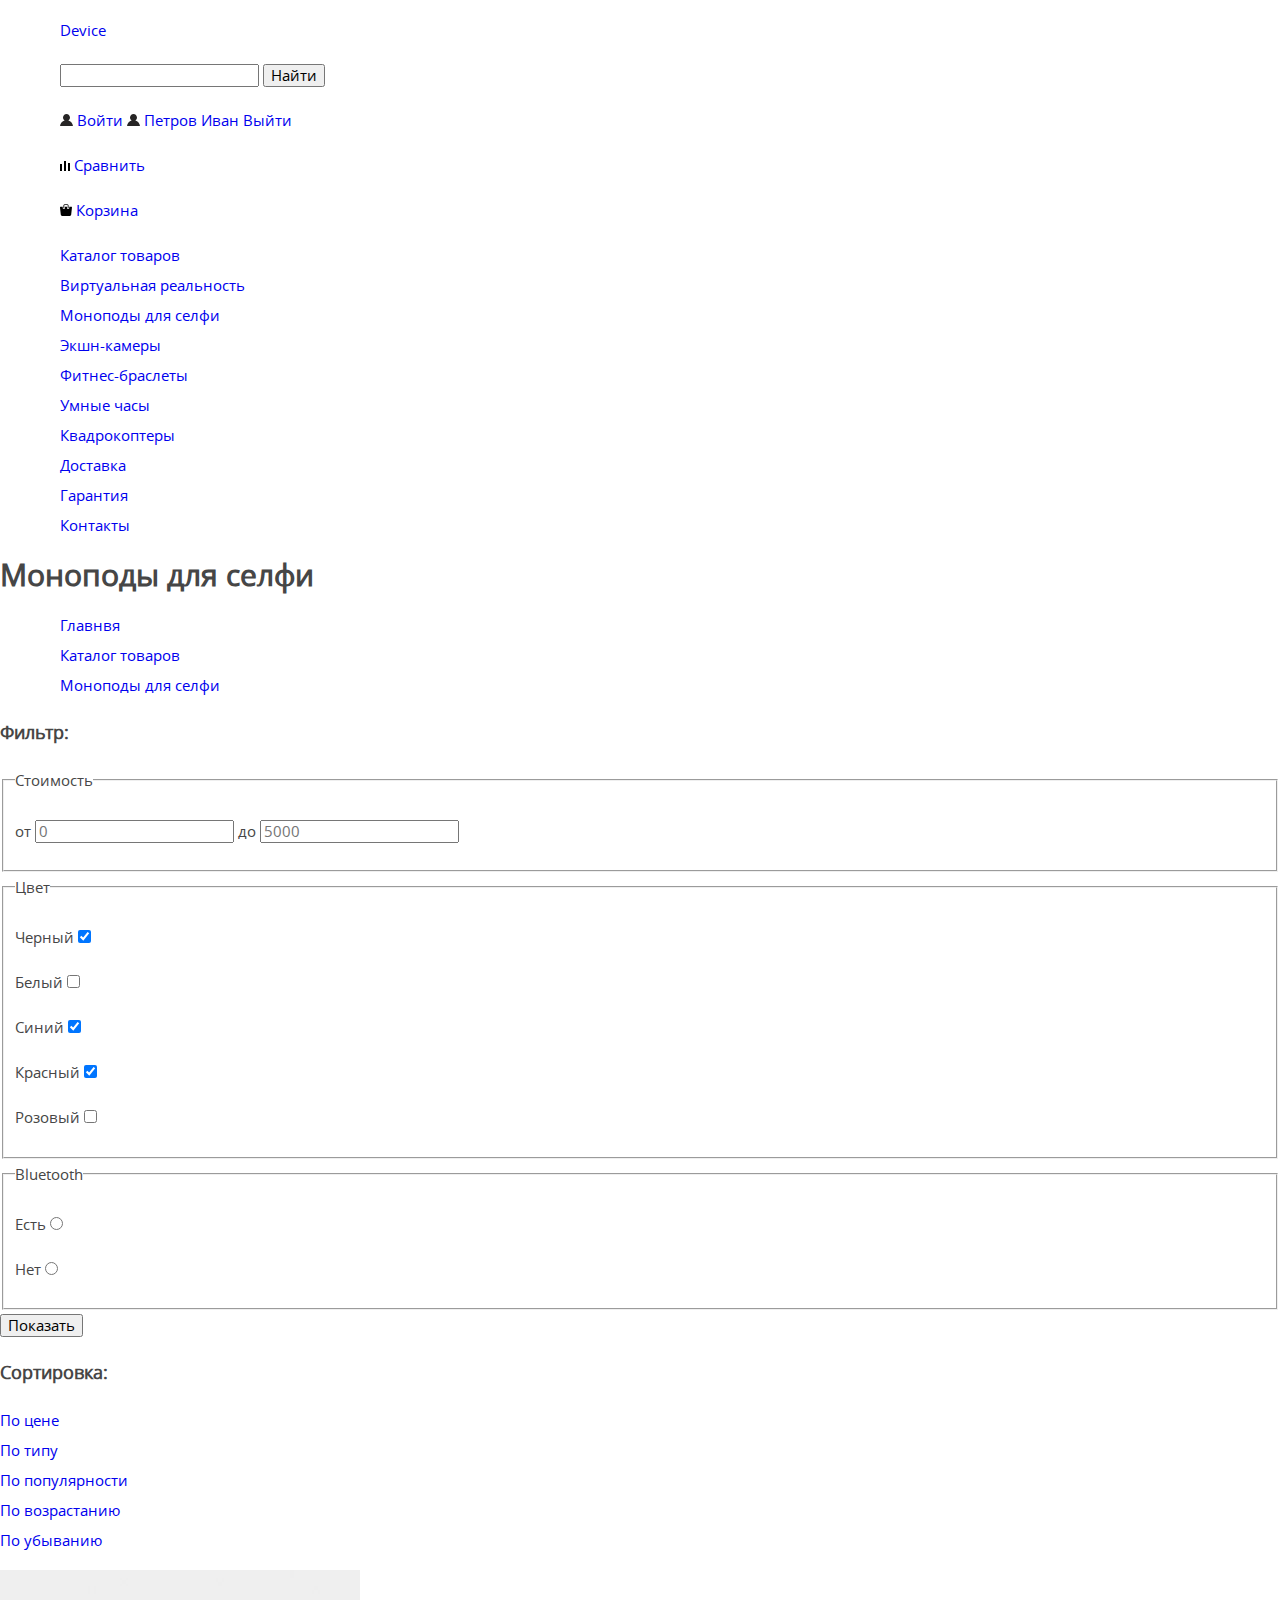
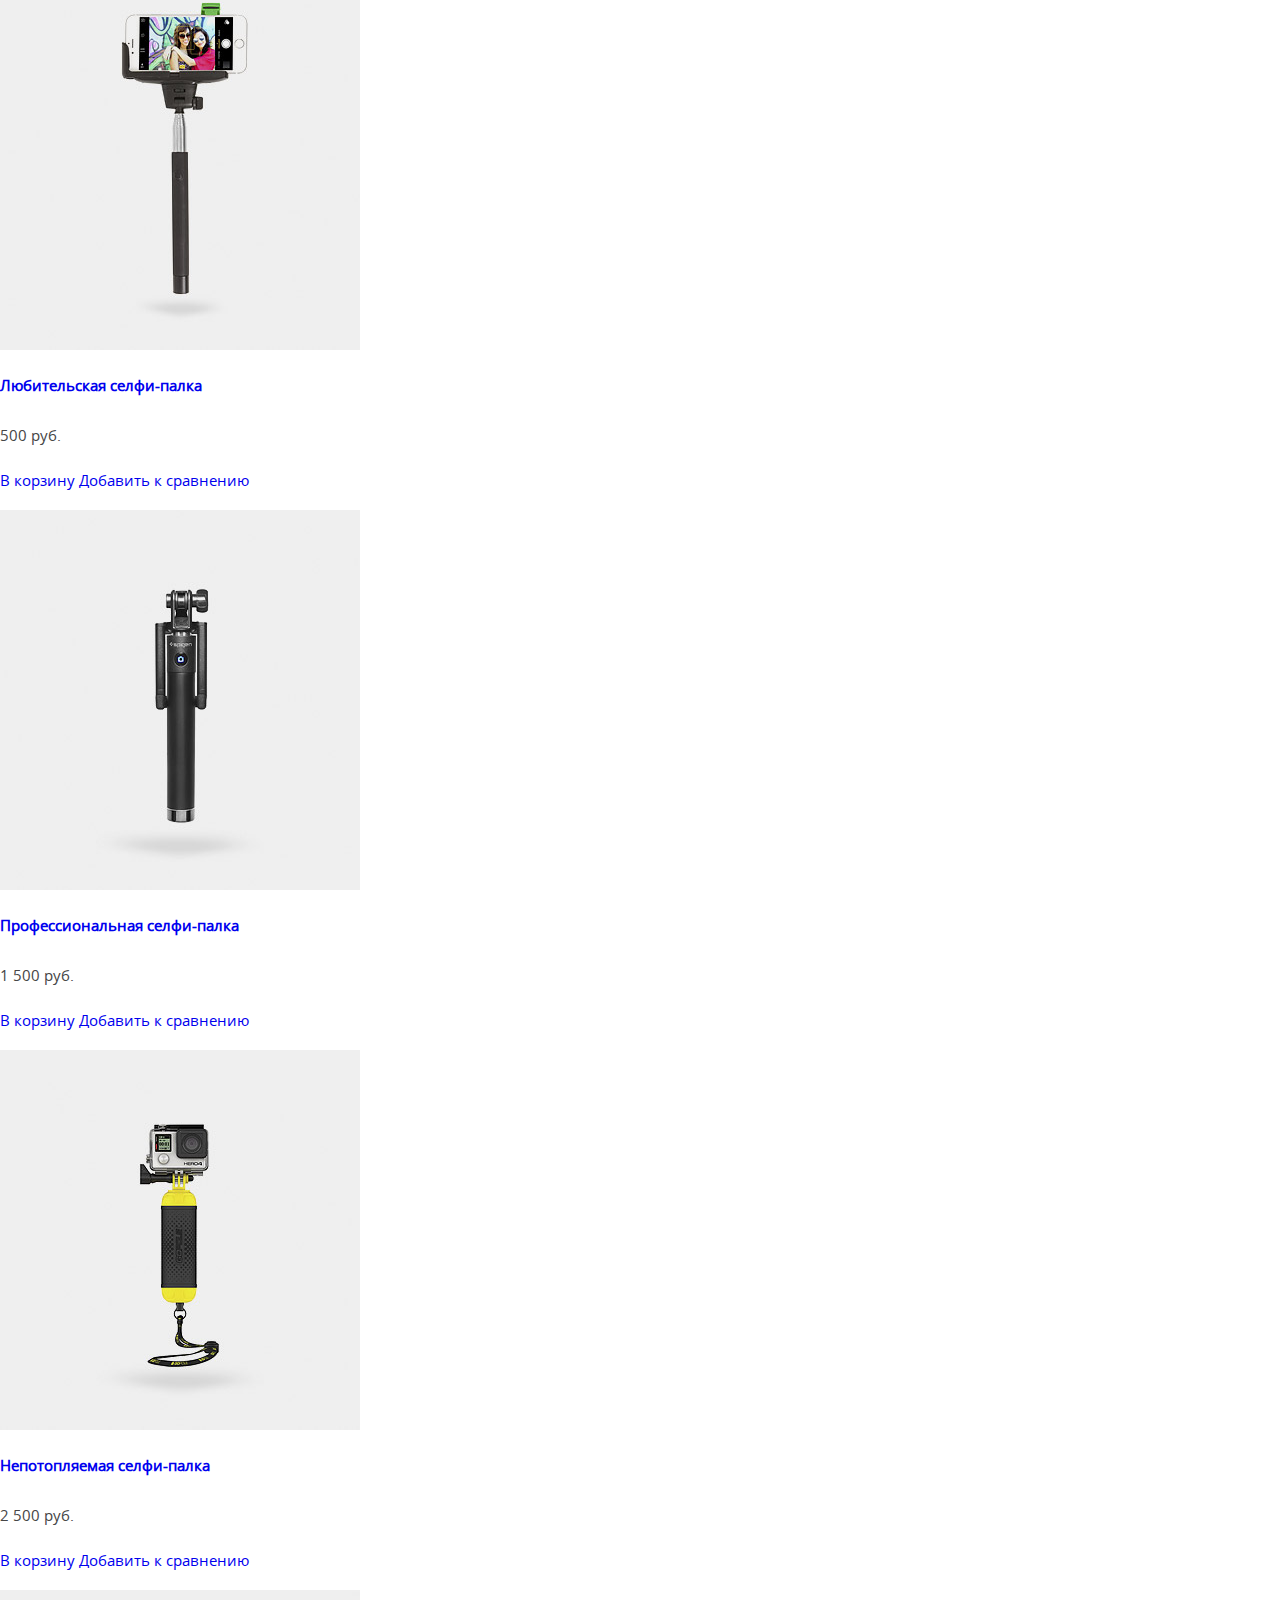
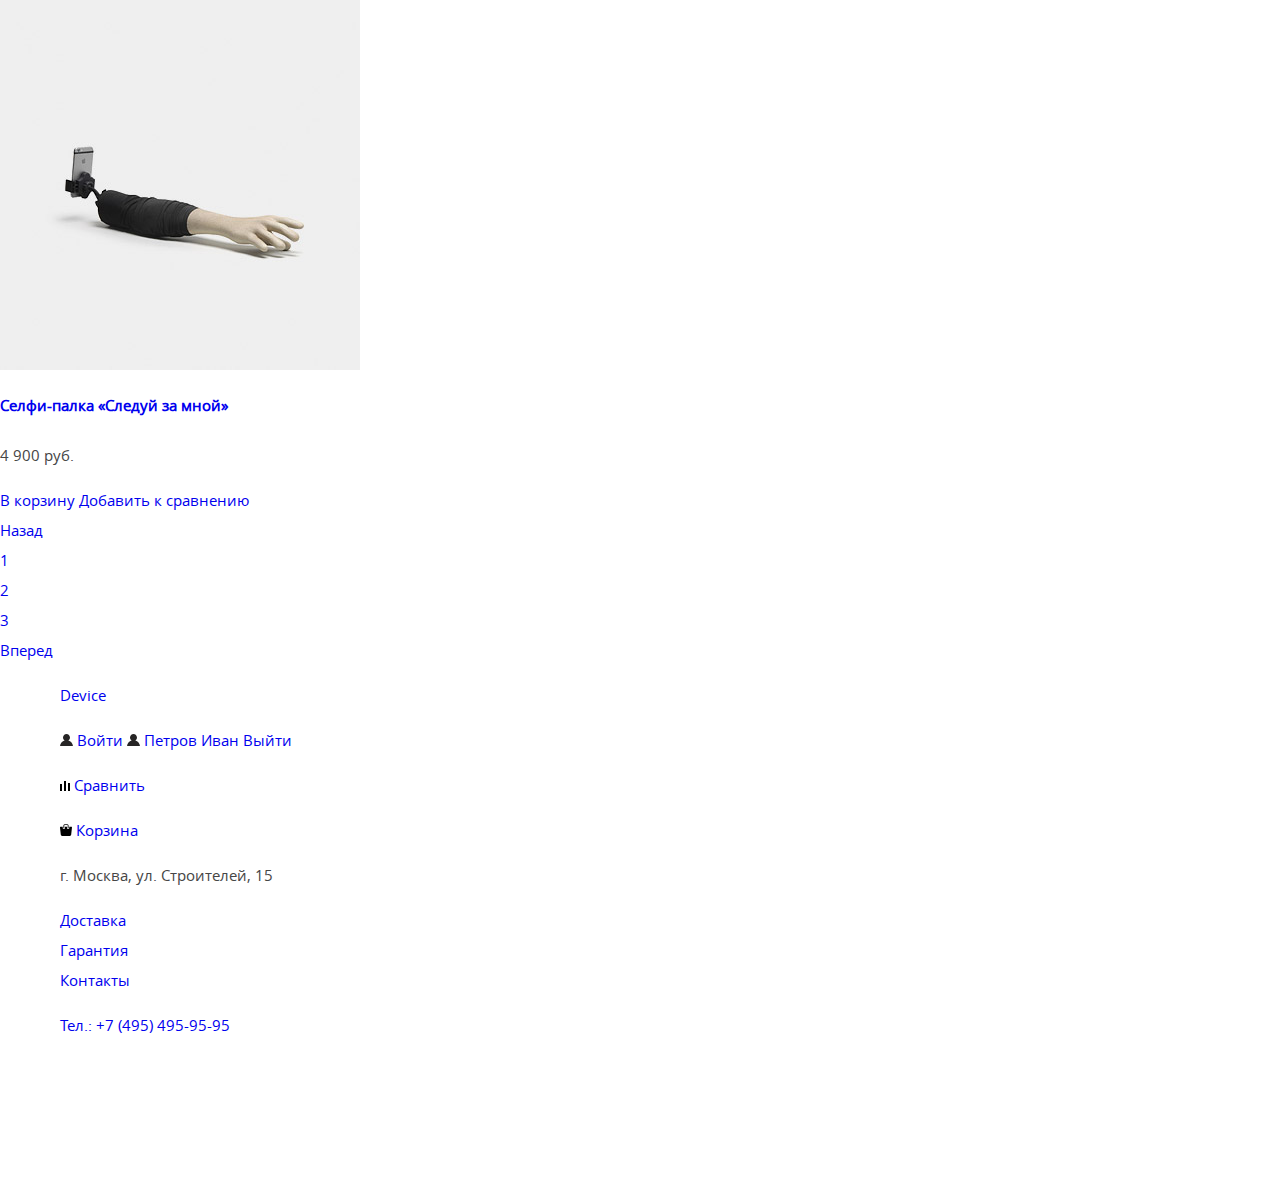
==== catalog.html @ 4ef3721f "Базовая разметка сайта DEVICE" ====
<!DOCTYPE html>
<html lang="ru">

<head>
  <meta charset="UTF-8">
  <meta name="viewport" content="width=device-width, initial-scale=1.0">
  <meta http-equiv="X-UA-Compatible" content="ie=edge">
  <link rel="stylesheet" href="css/normalize.css">
  <link rel="stylesheet" href="css/style.css">
  <title>Catalog</title>
</head>

<body>
  <header class="main-header container">
    <div class="main-header__line">
      <div class="main-header__logo logo">
        <a href="index.html" class="logo__link">
          <p class="logo__text">Device</p>
        </a>
      </div>
    </div>

    <div class="main-header__line">
      <div class="main-header__search">
        <form action="" method="POST" class="search-form">
          <p class="search-form__field">
            <label for="search" class="search-form__field-title visually-hidden">Введите текст для поиска</label>
            <input type="text" id="search" class="search-form__field-input">
            <button type="submit" class="search-form__submit">Найти</button>
          </p>
        </form>
      </div>

      <div class="main-header__user-block user-block">
        <p class="user-block__user user">

          <a href="#" class="user__link user__link--login">
            <svg class="user__link-img" version="1.1" xmlns="http://www.w3.org/2000/svg" xmlns:xlink="http://www.w3.org/1999/xlink" x="0px"
              y="0px" width="13px" height="12px" viewBox="0 0 13 12" enable-background="new 0 0 13 12" xml:space="preserve">
              <path fill="#272525" d="M0.032,12h12.937c-0.163-2.643-2.074-4.837-4.671-5.543C9.306,5.846,9.985,4.75,9.985,3.485
             C9.985,1.561,8.425,0,6.5,0S3.015,1.561,3.015,3.485c0,1.264,0.68,2.361,1.688,2.972C2.106,7.163,0.194,9.357,0.032,12z"
              />
            </svg>
            <span class="user__link-text">
              Войти
            </span>
          </a>
          <a href="#" class="user__link user__link--name">
            <svg class="user__link-img" version="1.1" xmlns="http://www.w3.org/2000/svg" xmlns:xlink="http://www.w3.org/1999/xlink" x="0px"
              y="0px" width="13px" height="12px" viewBox="0 0 13 12" enable-background="new 0 0 13 12" xml:space="preserve">
              <path fill="#272525" d="M0.032,12h12.937c-0.163-2.643-2.074-4.837-4.671-5.543C9.306,5.846,9.985,4.75,9.985,3.485
             C9.985,1.561,8.425,0,6.5,0S3.015,1.561,3.015,3.485c0,1.264,0.68,2.361,1.688,2.972C2.106,7.163,0.194,9.357,0.032,12z"
              />
            </svg>
            <span class="user__link-text">Петров Иван</span>
          </a>
          <a href="#" class="user__link user__link--logout">
            <span class="user__link-text">
              Выйти
            </span>
          </a>
        </p>
        <p class="user-block__compare compare">
          <a href="#" class="compare__link">
            <svg class="compare__link-img" version="1.1" xmlns="http://www.w3.org/2000/svg" xmlns:xlink="http://www.w3.org/1999/xlink"
              x="0px" y="0px" width="10px" height="10px" viewBox="0 0 10 10" enable-background="new 0 0 10 10" xml:space="preserve">
              <rect x="8" y="2" width="1.984" height="8" />
              <rect y="3" width="1.984" height="7" />
              <rect x="4" width="2" height="10" />
            </svg>
            <span class="compare__link-text">Сравнить</span>
          </a>
        </p>
        <p class="user-block__cart cart">
          <a href="#" class="cart__link">
            <svg class="cart__link-img" version="1.1" xmlns="http://www.w3.org/2000/svg" xmlns:xlink="http://www.w3.org/1999/xlink" x="0px"
              y="0px" width="12px" height="12px" viewBox="0 0 12 12" enable-background="new 0 0 12 12" xml:space="preserve">
              <g>
                <path d="M11.864,3.017c-0.082-0.098-0.203-0.154-0.327-0.154H9.225V4.09c0,0.563-0.484,1.022-1.08,1.022
               c-0.594,0-1.078-0.458-1.078-1.022V2.863H4.909V4.09c0,0.563-0.485,1.022-1.08,1.022c-0.595,0-1.078-0.458-1.078-1.022V2.863H0.438
               c-0.125,0-0.243,0.056-0.327,0.154C0.028,3.115-0.012,3.245,0.003,3.375l0.776,7.134c0.015,0.806,0.642,1.455,1.411,1.455h7.595
               c0.77,0,1.396-0.649,1.411-1.455l0.776-7.134C11.987,3.245,11.946,3.115,11.864,3.017z" />
                <path d="M3.829,4.499c0.239,0,0.433-0.184,0.433-0.409V1.84c0-0.632,0.672-1.022,1.295-1.022h1.079
               c0.655,0,1.078,0.401,1.078,1.022v2.25c0,0.225,0.194,0.409,0.431,0.409c0.239,0,0.433-0.184,0.433-0.409V1.84
               C8.577,0.773,7.761,0,6.636,0H5.557C4.367,0,3.398,0.826,3.398,1.84v2.25C3.398,4.315,3.592,4.499,3.829,4.499z"
                />
              </g>
            </svg>
            <span class="cart__link-text">Корзина</span>
          </a>
        </p>
      </div>
    </div>

    <div class="main-header__line">
      <div class="main-header__catalog catalog">
        <a href="#" class="catalog__link">Каталог товаров</a>
        <ul class="catalog__list">
          <li class="catalog__item">
            <ul class="catalog-list">
              <li class="catalog-list__item">
                <a href="#" class="catalog-list__link">Виртуальная реальность</a>
              </li>
              <li class="catalog-list__item">
                <a href="#" class="catalog-list__link">Моноподы для селфи</a>
              </li>
              <li class="catalog-list__item">
                <a href="#" class="catalog-list__link">Экшн-камеры</a>
              </li>
            </ul>
          </li>
          <li class="catalog__item">
            <ul class="catalog-list">
              <li class="catalog-list__item">
                <a href="#" class="catalog-list__link">Фитнес-браслеты</a>
              </li>
              <li class="catalog-list__item">
                <a href="#" class="catalog-list__link">Умные часы</a>
              </li>
            </ul>
          </li>
          <li class="catalog__item">
            <ul class="catalog-list">
              <li class="catalog-list__item">
                <a href="#" class="catalog-list__link">Квадрокоптеры</a>
              </li>
            </ul>
          </li>
        </ul>
      </div>

      <nav class="main-header__nav nav">
        <ul class="nav__list">
          <li class="nav__item">
            <a href="#" class="nav__link">Доставка</a>
          </li>
          <li class="nav__item">
            <a href="#" class="nav__link">Гарантия</a>
          </li>
          <li class="nav__item">
            <a href="#" class="nav__link">Контакты</a>
          </li>
        </ul>
      </nav>
    </div>
  </header>

  <main class="main-content">
    <h1 class="page-title">Моноподы для селфи</h1>

    <section class="breadcrumbs container">
      <h2 class="breadcrumbs__title section-title visually-hidden">Хлебные крошки</h2>

      <ul class="breadcrumbs__list">
        <li class="breadcrumbs__item">
          <a href="index.html" class="breadcrumbs__link">Главнвя</a>
        </li>
        <li class="breadcrumbs__item">
          <a href="#" class="breadcrumbs__link">Каталог товаров</a>
        </li>
        <li class="breadcrumbs__item">
          <a href="#" class="breadcrumbs__link">Моноподы для селфи</a>
        </li>
      </ul>
    </section>

    <section class="products">
      <h2 class="products__title section-title visually-hidden">Каталог продукции</h2>

      <section class="products__filter filter">
        <header class="filter__header">
          <h3 class="filter__title">Фильтр:</h3>
        </header>

        <div class="filter__content">
          <form action="" method="POST" class="filter__form filter-form">
            <fieldset class="filter-form__block">
              <legend class="filter-form__block-title">Стоимость</legend>

              <div class="filter-form__range">
                <div class="filter-form__toggle filter-form__toggle--from"></div>
                <div class="filter-form__toggle filter-form__toggle--to"></div>
              </div>

              <p class="filter-form__field">
                <label for="range-from" class="filter-form__field-title">от</label>
                <input type="number" name="range-from" id="range-from" class="filter-form__field-input" placeholder="0">
                <label for="range-to" class="filter-form__field-title">до</label>
                <input type="number" name="range-to" id="range-to" class="filter-form__field-input" placeholder="5000">
              </p>
            </fieldset>

            <fieldset class="filter-form__block">
              <legend class="filter-form__block-title">Цвет</legend>

              <p class="filter-form__field">
                <label for="color-black" class="filter-form__field-title">
                  <span class="filter-form__custom-checkbox"></span>
                  Черный
                </label>
                <input type="checkbox" name="color-black" id="color-black" class="filter-form__field-checkbox" checked>
              </p>

              <p class="filter-form__field">
                <label for="color-white" class="filter-form__field-title">
                  <span class="filter-form__custom-checkbox"></span>
                  Белый
                </label>
                <input type="checkbox" name="color-white" id="color-white" class="filter-form__field-checkbox">
              </p>

              <p class="filter-form__field">
                <label for="color-blue" class="filter-form__field-title">
                  <span class="filter-form__custom-checkbox"></span>
                  Синий
                </label>
                <input type="checkbox" name="color-blue" id="color-blue" class="filter-form__field-checkbox" checked>
              </p>

              <p class="filter-form__field">
                <label for="color-red" class="filter-form__field-title">
                  <span class="filter-form__custom-checkbox"></span>
                  Красный
                </label>
                <input type="checkbox" name="color-red" id="color-red" class="filter-form__field-checkbox" checked>
              </p>

              <p class="filter-form__field">
                <label for="color-pink" class="filter-form__field-title">
                  <span class="filter-form__custom-checkbox"></span>
                  Розовый
                </label>
                <input type="checkbox" name="color-pink" id="color-pink" class="filter-form__field-checkbox">
              </p>
            </fieldset>

            <fieldset class="filter-form__block">
              <legend class="filter-form__block-title">Bluetooth</legend>

              <p class="filter-form__field">
                <label for="bluetooth-yes" class="filter-form__field-title">
                  <span class="filter-form__custom-checkbox"></span>
                  Есть
                </label>
                <input type="radio" name="bluetooth" value="yes" id="bluetooth-yes" class="filter-form__field-radio">
              </p>

              <p class="filter-form__field">
                <label for="bluetooth-no" class="filter-form__field-title">
                  <span class="filter-form__custom-checkbox"></span>
                  Нет
                </label>
                <input type="radio" name="bluetooth" value="no" id="bluetooth-no" class="filter-form__field-radio">
              </p>
            </fieldset>

            <button type="submit" class="filter-form__submit">Показать</button>
          </form>
        </div>
      </section>

      <section class="products__sort sort">
        <header class="sort__header">
          <h3 class="sort__title">Сортировка:</h3>

          <ul class="sort__parameters sort-parameters__list">
            <li class="sort-parameters__item">
              <a href="#" class="sort-parameters__link">По цене</a>
            </li>
            <li class="sort-parameters__item">
              <a href="#" class="sort-parameters__link">По типу</a>
            </li>
            <li class="sort-parameters__item">
              <a href="#" class="sort-parameters__link">По популярности</a>
            </li>
          </ul>

          <ul class="sort__rank sort-rank__list">
            <li class="sort-rank__item">
              <a href="#" class="sort-rank__link">По возрастанию</a>
            </li>
            <li class="sort-rank__item">
              <a href="#" class="sort-rank__link">По убыванию</a>
            </li>
          </ul>
        </header>

        <div class="sort__content">
          <ul class="sort__list">
            <li class="sort__item product">
              <p class="product__img">
                <img src="/img/content/item-1.jpg" alt="Селфи-палка">
              </p>

              <div class="product__descr">
                <h4 class="product__title">
                  <a href="#" class="product__link">Любительская селфи-палка</a>
                </h4>
                <p class="product__price">500 руб.</p>
              </div>

              <div class="product-popup">
                <a href="#" class="product-popup__link product-popup__link--cart">В корзину</a>
                <a href="#" class="product-popup__link product-popup__link--compare">Добавить к сравнению</a>
              </div>
            </li>

            <li class="sort__item product">
              <p class="product__img">
                <img src="/img/content/item-2.jpg" alt="Селфи-палка">
              </p>

              <div class="product__descr">
                <h4 class="product__title">
                  <a href="#" class="product__link">Профессиональная селфи-палка</a>
                </h4>
                <p class="product__price">1 500 руб.</p>
              </div>

              <div class="product-popup">
                <a href="#" class="product-popup__link product-popup__link--cart">В корзину</a>
                <a href="#" class="product-popup__link product-popup__link--compare">Добавить к сравнению</a>
              </div>
            </li>

            <li class="sort__item product">
              <p class="product__img">
                <img src="/img/content/item-3.jpg" alt="Селфи-палка">
              </p>

              <div class="product__descr">
                <h4 class="product__title">
                  <a href="#" class="product__link">Непотопляемая селфи-палка</a>
                </h4>
                <p class="product__price">2 500 руб.</p>
              </div>

              <div class="product-popup">
                <a href="#" class="product-popup__link product-popup__link--cart">В корзину</a>
                <a href="#" class="product-popup__link product-popup__link--compare">Добавить к сравнению</a>
              </div>
            </li>

            <li class="sort__item product">
              <p class="product__img">
                <img src="/img/content/item-4.jpg" alt="Селфи-палка">
              </p>

              <div class="product__descr">
                <h4 class="product__title">
                  <a href="#" class="product__link">Селфи-палка «Следуй за мной»</a>
                </h4>
                <p class="product__price">4 900 руб.</p>
              </div>

              <div class="product-popup">
                <a href="#" class="product-popup__link product-popup__link--cart">В корзину</a>
                <a href="#" class="product-popup__link product-popup__link--compare">Добавить к сравнению</a>
              </div>
            </li>
          </ul>
        </div>

        <div class="product__pagination pagination">
          <a href="#" class="pagination__link pagination__link--prev">Назад</a>
          <ul class="pagination__list">
            <li class="pagination__item">
              <a href="#" class="pagination__link">1</a>
            </li>
            <li class="pagination__item">
              <a href="#" class="pagination__link">2</a>
            </li>
            <li class="pagination__item">
              <a href="#" class="pagination__link">3</a>
            </li>
          </ul>
          <a href="#" class="pagination__link pagination__link--next">Вперед</a>
        </div>

      </section>

    </section>
  </main>

  <footer class="main-footer">
    <div class="container">
      <div class="main-footer__line">
        <div class="main-footer__logo logo">
          <a href="/" class="logo__link">
            <p class="logo__text">Device</p>
          </a>
        </div>

        <div class="main-footer__user-block user-block">
          <p class="user-block__user user">
            <a href="#" class="user__link user__link--login">
              <svg class="user__link-img" version="1.1" xmlns="http://www.w3.org/2000/svg" xmlns:xlink="http://www.w3.org/1999/xlink" x="0px"
                y="0px" width="13px" height="12px" viewBox="0 0 13 12" enable-background="new 0 0 13 12" xml:space="preserve">
                <path fill="#272525" d="M0.032,12h12.937c-0.163-2.643-2.074-4.837-4.671-5.543C9.306,5.846,9.985,4.75,9.985,3.485
                     C9.985,1.561,8.425,0,6.5,0S3.015,1.561,3.015,3.485c0,1.264,0.68,2.361,1.688,2.972C2.106,7.163,0.194,9.357,0.032,12z"
                />
              </svg>
              <span class="user__link-text">
                Войти
              </span>
            </a>
            <a href="#" class="user__link user__link--name">
              <svg class="user__link-img" version="1.1" xmlns="http://www.w3.org/2000/svg" xmlns:xlink="http://www.w3.org/1999/xlink" x="0px"
                y="0px" width="13px" height="12px" viewBox="0 0 13 12" enable-background="new 0 0 13 12" xml:space="preserve">
                <path fill="#272525" d="M0.032,12h12.937c-0.163-2.643-2.074-4.837-4.671-5.543C9.306,5.846,9.985,4.75,9.985,3.485
                     C9.985,1.561,8.425,0,6.5,0S3.015,1.561,3.015,3.485c0,1.264,0.68,2.361,1.688,2.972C2.106,7.163,0.194,9.357,0.032,12z"
                />
              </svg>
              <span class="user__link-text">Петров Иван</span>
            </a>
            <a href="#" class="user__link user__link--logout">
              <span class="user__link-text">
                Выйти
              </span>
            </a>
          </p>
          <p class="user-block__compare compare">
            <a href="#" class="compare__link">
              <svg class="compare__link-img" version="1.1" xmlns="http://www.w3.org/2000/svg" xmlns:xlink="http://www.w3.org/1999/xlink"
                x="0px" y="0px" width="10px" height="10px" viewBox="0 0 10 10" enable-background="new 0 0 10 10" xml:space="preserve">
                <rect x="8" y="2" width="1.984" height="8" />
                <rect y="3" width="1.984" height="7" />
                <rect x="4" width="2" height="10" />
              </svg>
              <span class="compare__link-text">Сравнить</span>
            </a>
          </p>
          <p class="user-block__cart cart">
            <a href="#" class="cart__link">
              <svg class="cart__link-img" version="1.1" xmlns="http://www.w3.org/2000/svg" xmlns:xlink="http://www.w3.org/1999/xlink" x="0px"
                y="0px" width="12px" height="12px" viewBox="0 0 12 12" enable-background="new 0 0 12 12" xml:space="preserve">
                <g>
                  <path d="M11.864,3.017c-0.082-0.098-0.203-0.154-0.327-0.154H9.225V4.09c0,0.563-0.484,1.022-1.08,1.022
                       c-0.594,0-1.078-0.458-1.078-1.022V2.863H4.909V4.09c0,0.563-0.485,1.022-1.08,1.022c-0.595,0-1.078-0.458-1.078-1.022V2.863H0.438
                       c-0.125,0-0.243,0.056-0.327,0.154C0.028,3.115-0.012,3.245,0.003,3.375l0.776,7.134c0.015,0.806,0.642,1.455,1.411,1.455h7.595
                       c0.77,0,1.396-0.649,1.411-1.455l0.776-7.134C11.987,3.245,11.946,3.115,11.864,3.017z" />
                  <path d="M3.829,4.499c0.239,0,0.433-0.184,0.433-0.409V1.84c0-0.632,0.672-1.022,1.295-1.022h1.079
                       c0.655,0,1.078,0.401,1.078,1.022v2.25c0,0.225,0.194,0.409,0.431,0.409c0.239,0,0.433-0.184,0.433-0.409V1.84
                       C8.577,0.773,7.761,0,6.636,0H5.557C4.367,0,3.398,0.826,3.398,1.84v2.25C3.398,4.315,3.592,4.499,3.829,4.499z"
                  />
                </g>
              </svg>
              <span class="cart__link-text">Корзина</span>
            </a>
          </p>
        </div>
      </div>

      <div class="main-footer__line">
        <p class="main-footer__address">
          г. Москва, ул. Строителей, 15
        </p>

        <nav class="main-footer__nav nav">
          <ul class="nav__list">
            <li class="nav__item">
              <a href="#" class="nav__link">Доставка</a>
            </li>
            <li class="nav__item">
              <a href="#" class="nav__link">Гарантия</a>
            </li>
            <li class="nav__item">
              <a href="#" class="nav__link">Контакты</a>
            </li>
          </ul>
        </nav>

        <p class="main-footer__phone">
          <a href="tel:+7(495)495-95-95" class="main-footer__link-phone">Тел.: +7 (495) 495-95-95</a>
        </p>
      </div>

      <div class="main-footer__line">
        <div class="main-footer__socials socials">
          <ul class="socials__list">
            <li class="socials__item">
              <a href="#" class="socials__link">
                <span class="socials__link-text visually-hidden">Faceboock</span>
                <svg version="1.1" xmlns="http://www.w3.org/2000/svg" xmlns:xlink="http://www.w3.org/1999/xlink" x="0px" y="0px" width="32px"
                  height="32px" viewBox="0 0 32 32" enable-background="new 0 0 32 32" xml:space="preserve">
                  <path fill="#FFFFFF" d="M16,0C7.164,0,0,7.163,0,16s7.164,16,16,16c8.837,0,16-7.164,16-16S24.837,0,16,0z M20.062,9.455h-3.021v3.444h3.021v3.445h-3.021v8.61h-3.021v-8.61H11v-3.445h3.021V9.455c0-1.902,1.353-3.445,3.021-3.445h3.021V9.455z"
                  />
                </svg>
              </a>
            </li>
            <li class="socials__item">
              <a href="#" class="socials__link">
                <span class="socials__link-text visually-hidden">Instagram</span>
                <svg version="1.1" xmlns="http://www.w3.org/2000/svg" xmlns:xlink="http://www.w3.org/1999/xlink" x="0px" y="0px" width="32px"
                  height="32px" viewBox="0 0 32 32" enable-background="new 0 0 32 32" xml:space="preserve">
                  <g>
                    <path fill="#FFFFFF" d="M20.916,16c0,2.728-2.211,4.938-4.938,4.938S11.039,18.728,11.039,16c0-0.394,0.051-0.773,0.138-1.14h-0.897v6.838h11.396V14.86h-0.897C20.865,15.227,20.916,15.606,20.916,16z"
                    />
                    <path fill="#FFFFFF" d="M15.978,18.659c1.466,0,2.659-1.193,2.659-2.659s-1.193-2.659-2.659-2.659        c-1.466,0-2.659,1.193-2.659,2.659S14.511,18.659,15.978,18.659z"
                    />
                    <rect x="18.637" y="10.302" fill="#FFFFFF" width="3.039" height="3.039" />
                    <path fill="#FFFFFF" d="M16,0C7.164,0,0,7.164,0,16c0,8.837,7.164,16,16,16c8.837,0,16-7.163,16-16C32,7.164,24.837,0,16,0zM23.955,21.698c0,1.254-1.025,2.279-2.279,2.279H10.279C9.026,23.978,8,22.952,8,21.698V10.302c0-1.253,1.026-2.279,2.279-2.279h11.396c1.254,0,2.279,1.026,2.279,2.279V21.698z"
                    />
                  </g>
                </svg>
              </a>
            </li>
            <li class="socials__item">
              <a href="#" class="socials__link">
                <span class="socials__link-text visually-hidden">Twitter</span>
                <svg version="1.1" xmlns="http://www.w3.org/2000/svg" xmlns:xlink="http://www.w3.org/1999/xlink" x="0px" y="0px" width="32px"
                  height="32px" viewBox="0 0 32 32" enable-background="new 0 0 32 32" xml:space="preserve">
                  <g>
                  </g>
                  <g>
                    <path fill="#FFFFFF" d="M16,0C7.164,0,0,7.164,0,16c0,8.837,7.164,16,16,16c8.837,0,16-7.163,16-16C32,7.164,24.837,0,16,0zM23.944,12.809c-0.251,6.516-3.463,10.832-10.992,10.702c-0.14,0-0.205,0-0.233,0c-0.015,0-0.021,0-0.021,0c-0.029,0-0.094,0-0.232,0c-0.447,0-4.543-0.443-5.344-1.823c2.479,0.19,4.247-0.406,5.12-1.136c-1.048-0.289-2.923-0.461-3.251-2.848c0.384,0.104,0.618,0.221,1.299,0.113c-1.307-0.824-2.758-1.519-2.679-3.643c0.311,0.317,1.164,0.518,1.46,0.457c-0.768-0.233-2.149-3.244-0.974-4.781c1.984,1.79,4.075,3.482,7.804,3.643c0.227-2.214,1.24-3.699,3.168-4.325c1.84-0.479,3.255,0.26,3.901,1.138c0.737-0.224,1.453-0.466,2.193-0.685c-0.004,0.833-0.569,1.463-0.935,1.709c0.747,0.165,1.423-0.475,1.423-0.475C25.467,11.818,24.557,12.58,23.944,12.809z"
                    />
                  </g>
                </svg>
              </a>
            </li>
          </ul>
        </div>
      </div>
    </div>
  </footer>
</body>

</html>
---- css/style.css ----
@font-face {
  font-family: 'Gilroy';
  src: url('../fonts/gilroyextrabold-webfont.woff2') format('woff2'),
       url('../fonts/gilroyextrabold-webfont.woff') format('woff');
  font-weight: 800;
  font-style: normal;
}

@font-face {
  font-family: 'Gilroy';
  src: url('../fonts/gilroylight-webfont.woff2') format('woff2'),
       url('../fonts/gilroylight-webfont.woff') format('woff');
  font-weight: 300;
  font-style: normal;
}

@font-face {
  font-family: 'Open Sans';
  src: url('../fonts/opensans-light-webfont.woff2') format('woff2'),
       url('../fonts/opensans-light-webfont.woff') format('woff');
  font-weight: 300;
  font-style: normal;
}

@font-face {
  font-family: 'Open Sans';
  src: url('../fonts/opensans-regular-webfont.woff2') format('woff2'),
       url('../fonts/opensans-regular-webfont.woff') format('woff');
  font-weight: 400;
  font-style: normal;
}

*, *::before, *::after {
  -webkit-box-sizing: inherit;
          box-sizing: inherit;
}

html {
  -webkit-box-sizing: border-box;
          box-sizing: border-box;
}

body {
  margin: 0;
  padding: 0;

  font-family: "Open Sans", Arial, sans-serif;
  font-size: 15px;
  line-height: 30px;
  font-weight: 400;
  color: #464646;
  background: #ffffff;
}   

main {
  display: block; /*Для IE*/
}

img {
  display: block;
  max-width: 100%;
  height: auto;
}

a {
  text-decoration: none;
}

ul {
  margin: 0;
  padding: 0;
  list-style: none;
}

.container {
  width: 1200px;
  margin: 0 auto;
  padding: 0 20px;
}

.visually-hidden:not(:focus):not(:active),
input[type="checkbox"].visually-hidden,
input[type="radio"].visually-hidden {
  position: absolute;
  width: 1px;
  height: 1px;
  margin: -1px;
  bottom: 0;
  padding: 0;
  white-space: nowrap;
  -webkit-clip-path: inset(100%);
          clip-path: inset(100%);
  clip: rect(0 0 0 0);
  overflow: hidden;  
}
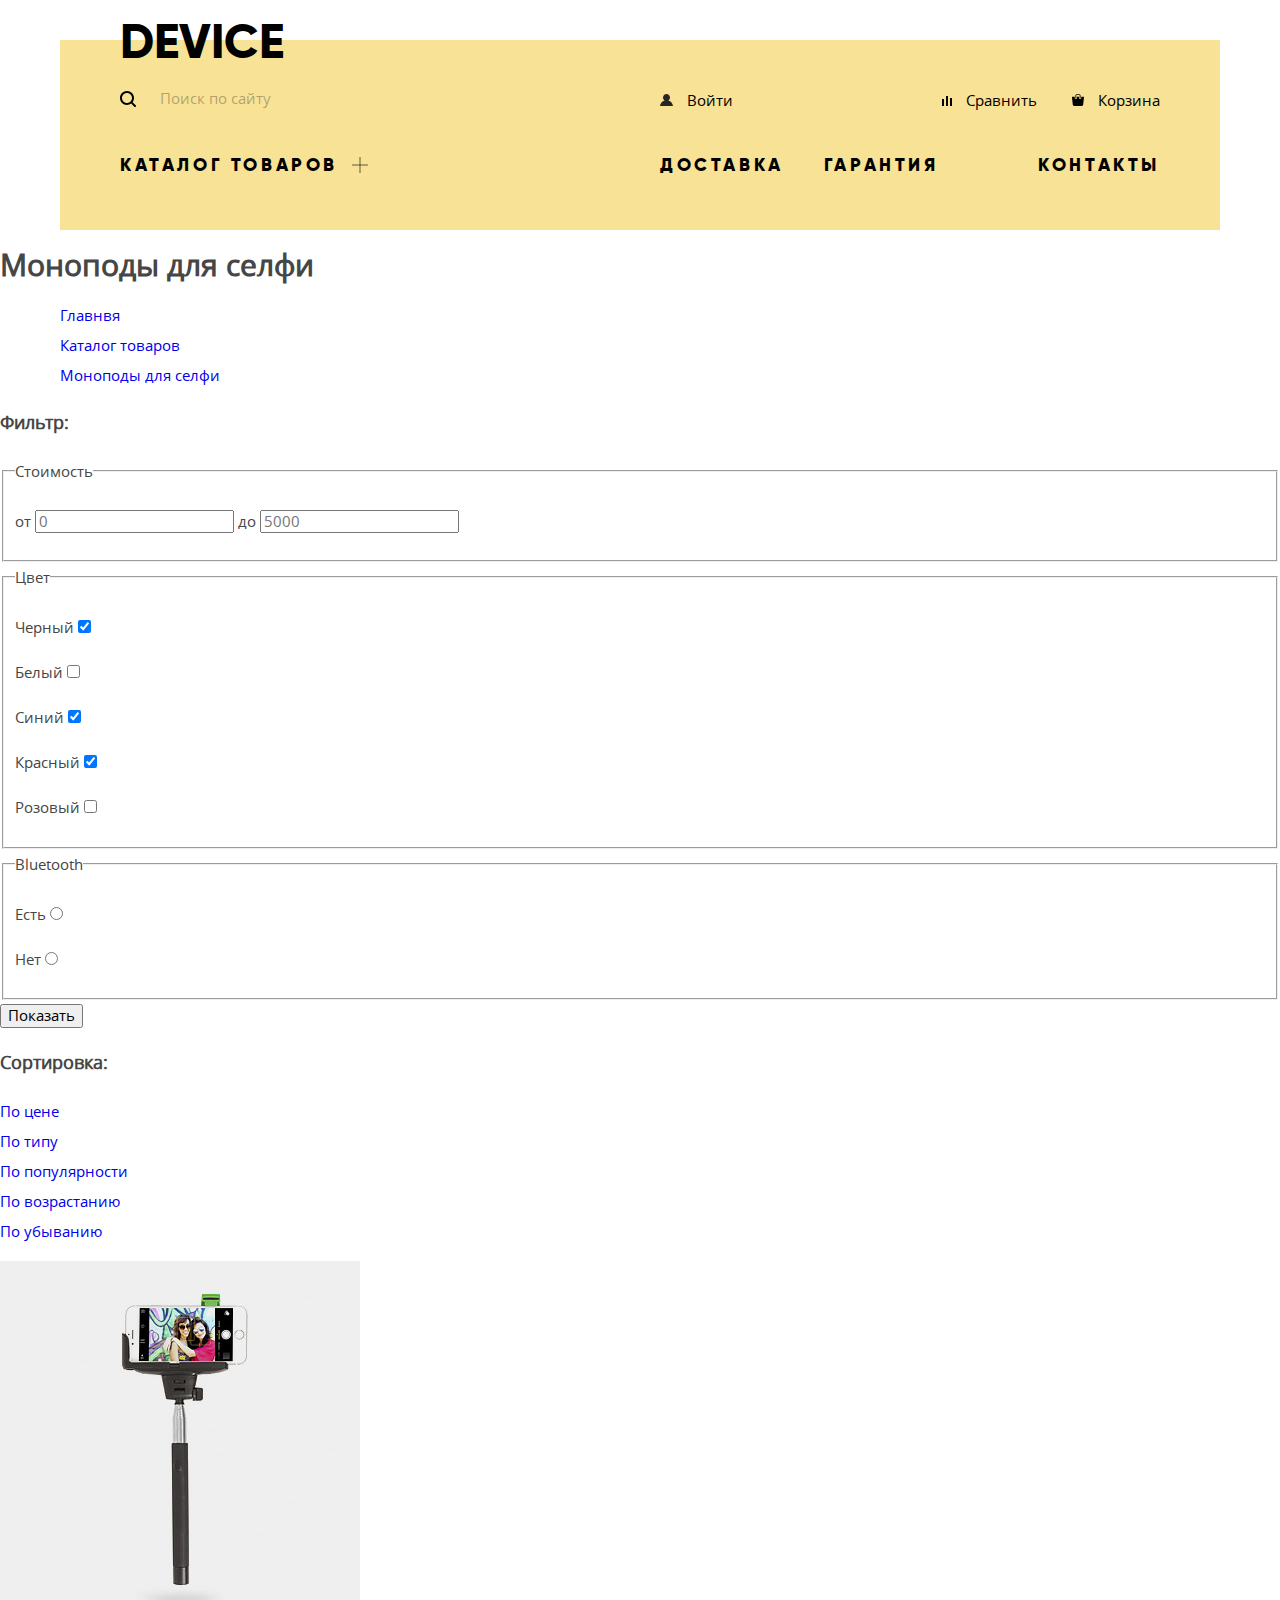
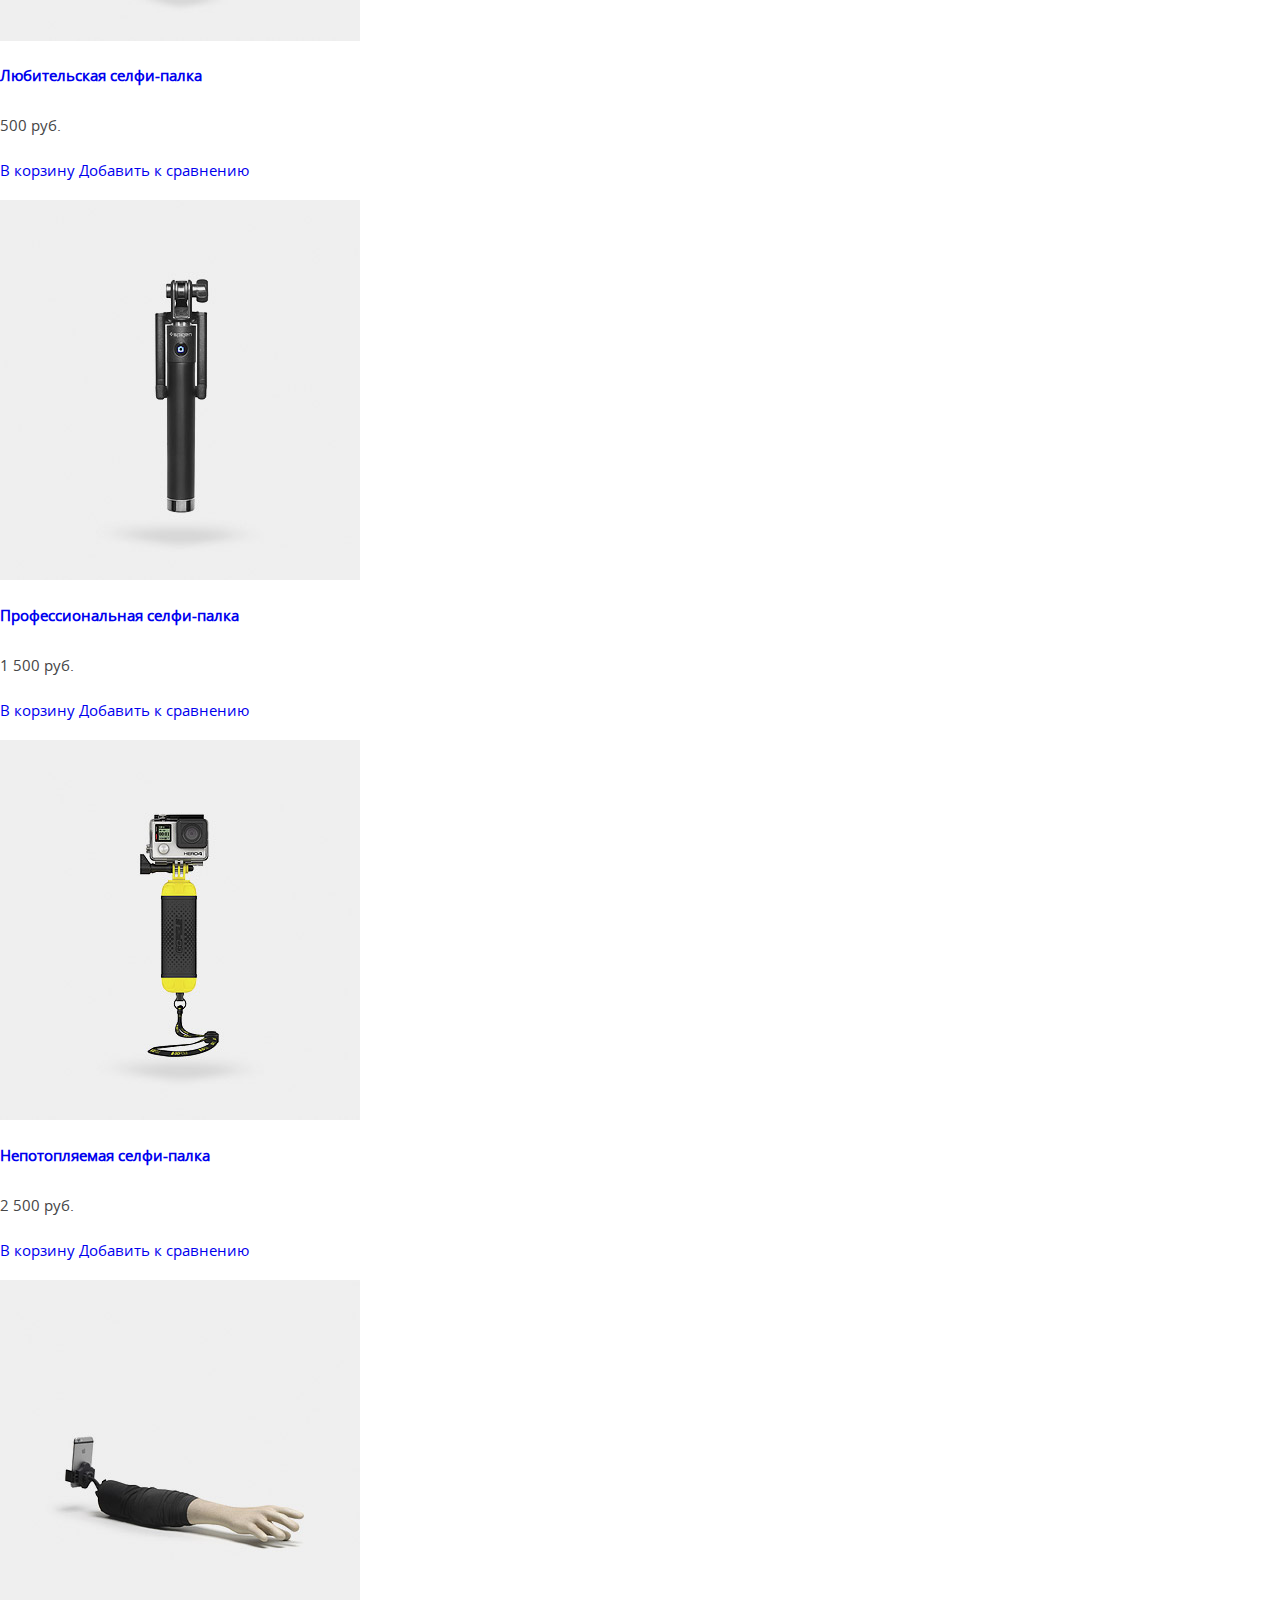
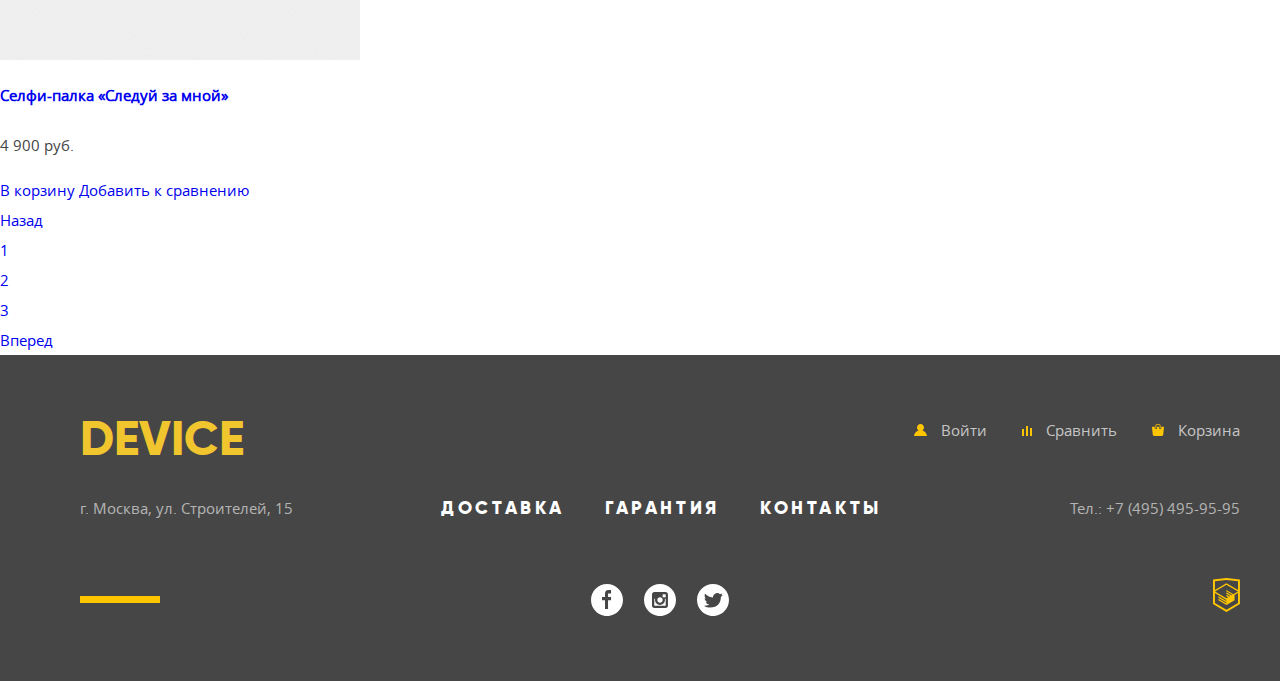
==== commit ba66e453: "Сверстана главная страница" ====
--- a/catalog.html
+++ b/catalog.html
@@ -11,139 +11,141 @@
 </head>
 
 <body>
-  <header class="main-header container">
-    <div class="main-header__line">
-      <div class="main-header__logo logo">
-        <a href="index.html" class="logo__link">
-          <p class="logo__text">Device</p>
-        </a>
+  <div class="container">
+    <header class="main-header">
+      <div class="main-header__line main-header__line--brand">
+        <div class="main-header__logo logo">
+          <a href="/" class="logo__link">
+            <p class="logo__text">Device</p>
+          </a>
+        </div>
       </div>
-    </div>
-
-    <div class="main-header__line">
-      <div class="main-header__search">
-        <form action="" method="POST" class="search-form">
-          <p class="search-form__field">
-            <label for="search" class="search-form__field-title visually-hidden">Введите текст для поиска</label>
-            <input type="text" id="search" class="search-form__field-input">
-            <button type="submit" class="search-form__submit">Найти</button>
+
+      <div class="main-header__line main-header__line--user">
+        <div class="main-header__search">
+          <form action="" method="POST" class="search-form">
+            <p class="search-form__field">
+              <label for="search" class="search-form__field-title visually-hidden">Введите текст для поиска</label>
+              <input type="text" id="search" class="search-form__field-input" placeholder="Поиск по сайту">
+              <button type="submit" class="search-form__submit">Найти</button>
+            </p>
+          </form>
+        </div>
+
+        <div class="main-header__user-block user-block">
+          <p class="user-block__item user">
+
+            <a href="#" class="user-block__link user__link user__link--login">
+              <svg class="user-block__link-img user__link-img" version="1.1" xmlns="http://www.w3.org/2000/svg" xmlns:xlink="http://www.w3.org/1999/xlink"
+                x="0px" y="0px" width="13px" height="12px" viewBox="0 0 13 12" enable-background="new 0 0 13 12" xml:space="preserve">
+                <path fill="#272525" d="M0.032,12h12.937c-0.163-2.643-2.074-4.837-4.671-5.543C9.306,5.846,9.985,4.75,9.985,3.485
+             C9.985,1.561,8.425,0,6.5,0S3.015,1.561,3.015,3.485c0,1.264,0.68,2.361,1.688,2.972C2.106,7.163,0.194,9.357,0.032,12z"
+                />
+              </svg>
+              <span class="user__link-text">
+                Войти
+              </span>
+            </a>
+            <a href="#" class="user-block__link user__link user__link--name">
+              <svg class="user-block__link-img user__link-img" version="1.1" xmlns="http://www.w3.org/2000/svg" xmlns:xlink="http://www.w3.org/1999/xlink"
+                x="0px" y="0px" width="13px" height="12px" viewBox="0 0 13 12" enable-background="new 0 0 13 12" xml:space="preserve">
+                <path fill="#272525" d="M0.032,12h12.937c-0.163-2.643-2.074-4.837-4.671-5.543C9.306,5.846,9.985,4.75,9.985,3.485
+             C9.985,1.561,8.425,0,6.5,0S3.015,1.561,3.015,3.485c0,1.264,0.68,2.361,1.688,2.972C2.106,7.163,0.194,9.357,0.032,12z"
+                />
+              </svg>
+              <span class="user__link-text">Петров Иван</span>
+            </a>
+            <a href="#" class="user__link user__link--logout">
+              <span class="user__link-text">
+                Выйти
+              </span>
+            </a>
           </p>
-        </form>
-      </div>
-
-      <div class="main-header__user-block user-block">
-        <p class="user-block__user user">
-
-          <a href="#" class="user__link user__link--login">
-            <svg class="user__link-img" version="1.1" xmlns="http://www.w3.org/2000/svg" xmlns:xlink="http://www.w3.org/1999/xlink" x="0px"
-              y="0px" width="13px" height="12px" viewBox="0 0 13 12" enable-background="new 0 0 13 12" xml:space="preserve">
-              <path fill="#272525" d="M0.032,12h12.937c-0.163-2.643-2.074-4.837-4.671-5.543C9.306,5.846,9.985,4.75,9.985,3.485
-             C9.985,1.561,8.425,0,6.5,0S3.015,1.561,3.015,3.485c0,1.264,0.68,2.361,1.688,2.972C2.106,7.163,0.194,9.357,0.032,12z"
-              />
-            </svg>
-            <span class="user__link-text">
-              Войти
-            </span>
-          </a>
-          <a href="#" class="user__link user__link--name">
-            <svg class="user__link-img" version="1.1" xmlns="http://www.w3.org/2000/svg" xmlns:xlink="http://www.w3.org/1999/xlink" x="0px"
-              y="0px" width="13px" height="12px" viewBox="0 0 13 12" enable-background="new 0 0 13 12" xml:space="preserve">
-              <path fill="#272525" d="M0.032,12h12.937c-0.163-2.643-2.074-4.837-4.671-5.543C9.306,5.846,9.985,4.75,9.985,3.485
-             C9.985,1.561,8.425,0,6.5,0S3.015,1.561,3.015,3.485c0,1.264,0.68,2.361,1.688,2.972C2.106,7.163,0.194,9.357,0.032,12z"
-              />
-            </svg>
-            <span class="user__link-text">Петров Иван</span>
-          </a>
-          <a href="#" class="user__link user__link--logout">
-            <span class="user__link-text">
-              Выйти
-            </span>
-          </a>
-        </p>
-        <p class="user-block__compare compare">
-          <a href="#" class="compare__link">
-            <svg class="compare__link-img" version="1.1" xmlns="http://www.w3.org/2000/svg" xmlns:xlink="http://www.w3.org/1999/xlink"
-              x="0px" y="0px" width="10px" height="10px" viewBox="0 0 10 10" enable-background="new 0 0 10 10" xml:space="preserve">
-              <rect x="8" y="2" width="1.984" height="8" />
-              <rect y="3" width="1.984" height="7" />
-              <rect x="4" width="2" height="10" />
-            </svg>
-            <span class="compare__link-text">Сравнить</span>
-          </a>
-        </p>
-        <p class="user-block__cart cart">
-          <a href="#" class="cart__link">
-            <svg class="cart__link-img" version="1.1" xmlns="http://www.w3.org/2000/svg" xmlns:xlink="http://www.w3.org/1999/xlink" x="0px"
-              y="0px" width="12px" height="12px" viewBox="0 0 12 12" enable-background="new 0 0 12 12" xml:space="preserve">
-              <g>
-                <path d="M11.864,3.017c-0.082-0.098-0.203-0.154-0.327-0.154H9.225V4.09c0,0.563-0.484,1.022-1.08,1.022
+          <p class="user-block__item compare">
+            <a href="#" class="user-block__link compare__link">
+              <svg class="user-block__link-img compare__link-img" version="1.1" xmlns="http://www.w3.org/2000/svg" xmlns:xlink="http://www.w3.org/1999/xlink"
+                x="0px" y="0px" width="10px" height="10px" viewBox="0 0 10 10" enable-background="new 0 0 10 10" xml:space="preserve">
+                <rect x="8" y="2" width="1.984" height="8" />
+                <rect y="3" width="1.984" height="7" />
+                <rect x="4" width="2" height="10" />
+              </svg>
+              <span class="compare__link-text">Сравнить</span>
+            </a>
+          </p>
+          <p class="user-block__item cart">
+            <a href="#" class="user-block__link cart__link">
+              <svg class="user-block__link-img cart__link-img" version="1.1" xmlns="http://www.w3.org/2000/svg" xmlns:xlink="http://www.w3.org/1999/xlink"
+                x="0px" y="0px" width="12px" height="12px" viewBox="0 0 12 12" enable-background="new 0 0 12 12" xml:space="preserve">
+                <g>
+                  <path d="M11.864,3.017c-0.082-0.098-0.203-0.154-0.327-0.154H9.225V4.09c0,0.563-0.484,1.022-1.08,1.022
                c-0.594,0-1.078-0.458-1.078-1.022V2.863H4.909V4.09c0,0.563-0.485,1.022-1.08,1.022c-0.595,0-1.078-0.458-1.078-1.022V2.863H0.438
                c-0.125,0-0.243,0.056-0.327,0.154C0.028,3.115-0.012,3.245,0.003,3.375l0.776,7.134c0.015,0.806,0.642,1.455,1.411,1.455h7.595
                c0.77,0,1.396-0.649,1.411-1.455l0.776-7.134C11.987,3.245,11.946,3.115,11.864,3.017z" />
-                <path d="M3.829,4.499c0.239,0,0.433-0.184,0.433-0.409V1.84c0-0.632,0.672-1.022,1.295-1.022h1.079
+                  <path d="M3.829,4.499c0.239,0,0.433-0.184,0.433-0.409V1.84c0-0.632,0.672-1.022,1.295-1.022h1.079
                c0.655,0,1.078,0.401,1.078,1.022v2.25c0,0.225,0.194,0.409,0.431,0.409c0.239,0,0.433-0.184,0.433-0.409V1.84
                C8.577,0.773,7.761,0,6.636,0H5.557C4.367,0,3.398,0.826,3.398,1.84v2.25C3.398,4.315,3.592,4.499,3.829,4.499z"
-                />
-              </g>
-            </svg>
-            <span class="cart__link-text">Корзина</span>
-          </a>
-        </p>
+                  />
+                </g>
+              </svg>
+              <span class="cart__link-text">Корзина</span>
+            </a>
+          </p>
+        </div>
       </div>
-    </div>
-
-    <div class="main-header__line">
-      <div class="main-header__catalog catalog">
-        <a href="#" class="catalog__link">Каталог товаров</a>
-        <ul class="catalog__list">
-          <li class="catalog__item">
-            <ul class="catalog-list">
-              <li class="catalog-list__item">
-                <a href="#" class="catalog-list__link">Виртуальная реальность</a>
-              </li>
-              <li class="catalog-list__item">
-                <a href="#" class="catalog-list__link">Моноподы для селфи</a>
-              </li>
-              <li class="catalog-list__item">
-                <a href="#" class="catalog-list__link">Экшн-камеры</a>
-              </li>
-            </ul>
-          </li>
-          <li class="catalog__item">
-            <ul class="catalog-list">
-              <li class="catalog-list__item">
-                <a href="#" class="catalog-list__link">Фитнес-браслеты</a>
-              </li>
-              <li class="catalog-list__item">
-                <a href="#" class="catalog-list__link">Умные часы</a>
-              </li>
-            </ul>
-          </li>
-          <li class="catalog__item">
-            <ul class="catalog-list">
-              <li class="catalog-list__item">
-                <a href="#" class="catalog-list__link">Квадрокоптеры</a>
-              </li>
-            </ul>
-          </li>
-        </ul>
+
+      <div class="main-header__line main-header__line--menu">
+        <div class="main-header__catalog catalog">
+          <a href="#" class="catalog__link">Каталог товаров</a>
+          <ul class="catalog__list">
+            <li class="catalog__item">
+              <ul class="catalog-list">
+                <li class="catalog-list__item">
+                  <a href="#" class="catalog-list__link">Виртуальная реальность</a>
+                </li>
+                <li class="catalog-list__item">
+                  <a href="#" class="catalog-list__link">Моноподы для селфи</a>
+                </li>
+                <li class="catalog-list__item">
+                  <a href="#" class="catalog-list__link">Экшн-камеры</a>
+                </li>
+              </ul>
+            </li>
+            <li class="catalog__item">
+              <ul class="catalog-list">
+                <li class="catalog-list__item">
+                  <a href="#" class="catalog-list__link">Фитнес-браслеты</a>
+                </li>
+                <li class="catalog-list__item">
+                  <a href="#" class="catalog-list__link">Умные часы</a>
+                </li>
+              </ul>
+            </li>
+            <li class="catalog__item">
+              <ul class="catalog-list">
+                <li class="catalog-list__item">
+                  <a href="#" class="catalog-list__link">Квадрокоптеры</a>
+                </li>
+              </ul>
+            </li>
+          </ul>
+        </div>
+
+        <nav class="main-header__nav nav">
+          <ul class="nav__list">
+            <li class="nav__item nav__item--delivery">
+              <a href="#" class="nav__link">Доставка</a>
+            </li>
+            <li class="nav__item nav__item--warranty">
+              <a href="#" class="nav__link">Гарантия</a>
+            </li>
+            <li class="nav__item nav__item--contacts">
+              <a href="#" class="nav__link">Контакты</a>
+            </li>
+          </ul>
+        </nav>
       </div>
-
-      <nav class="main-header__nav nav">
-        <ul class="nav__list">
-          <li class="nav__item">
-            <a href="#" class="nav__link">Доставка</a>
-          </li>
-          <li class="nav__item">
-            <a href="#" class="nav__link">Гарантия</a>
-          </li>
-          <li class="nav__item">
-            <a href="#" class="nav__link">Контакты</a>
-          </li>
-        </ul>
-      </nav>
-    </div>
-  </header>
+    </header>
+  </div>
 
   <main class="main-content">
     <h1 class="page-title">Моноподы для селфи</h1>
@@ -239,7 +241,7 @@
 
               <p class="filter-form__field">
                 <label for="bluetooth-yes" class="filter-form__field-title">
-                  <span class="filter-form__custom-checkbox"></span>
+                  <span class="filter-form__custom-radio"></span>
                   Есть
                 </label>
                 <input type="radio" name="bluetooth" value="yes" id="bluetooth-yes" class="filter-form__field-radio">
@@ -247,7 +249,7 @@
 
               <p class="filter-form__field">
                 <label for="bluetooth-no" class="filter-form__field-title">
-                  <span class="filter-form__custom-checkbox"></span>
+                  <span class="filter-form__custom-radio"></span>
                   Нет
                 </label>
                 <input type="radio" name="bluetooth" value="no" id="bluetooth-no" class="filter-form__field-radio">
@@ -392,23 +394,24 @@
         </div>
 
         <div class="main-footer__user-block user-block">
-          <p class="user-block__user user">
-            <a href="#" class="user__link user__link--login">
-              <svg class="user__link-img" version="1.1" xmlns="http://www.w3.org/2000/svg" xmlns:xlink="http://www.w3.org/1999/xlink" x="0px"
-                y="0px" width="13px" height="12px" viewBox="0 0 13 12" enable-background="new 0 0 13 12" xml:space="preserve">
+          <p class="user-block__item user">
+
+            <a href="#" class="user-block__link user__link user__link--login">
+              <svg class="user-block__link-img user__link-img" version="1.1" xmlns="http://www.w3.org/2000/svg" xmlns:xlink="http://www.w3.org/1999/xlink"
+                x="0px" y="0px" width="13px" height="12px" viewBox="0 0 13 12" enable-background="new 0 0 13 12" xml:space="preserve">
                 <path fill="#272525" d="M0.032,12h12.937c-0.163-2.643-2.074-4.837-4.671-5.543C9.306,5.846,9.985,4.75,9.985,3.485
-                     C9.985,1.561,8.425,0,6.5,0S3.015,1.561,3.015,3.485c0,1.264,0.68,2.361,1.688,2.972C2.106,7.163,0.194,9.357,0.032,12z"
+             C9.985,1.561,8.425,0,6.5,0S3.015,1.561,3.015,3.485c0,1.264,0.68,2.361,1.688,2.972C2.106,7.163,0.194,9.357,0.032,12z"
                 />
               </svg>
               <span class="user__link-text">
                 Войти
               </span>
             </a>
-            <a href="#" class="user__link user__link--name">
-              <svg class="user__link-img" version="1.1" xmlns="http://www.w3.org/2000/svg" xmlns:xlink="http://www.w3.org/1999/xlink" x="0px"
-                y="0px" width="13px" height="12px" viewBox="0 0 13 12" enable-background="new 0 0 13 12" xml:space="preserve">
+            <a href="#" class="user-block__link user__link user__link--name">
+              <svg class="user-block__link-img user__link-img" version="1.1" xmlns="http://www.w3.org/2000/svg" xmlns:xlink="http://www.w3.org/1999/xlink"
+                x="0px" y="0px" width="13px" height="12px" viewBox="0 0 13 12" enable-background="new 0 0 13 12" xml:space="preserve">
                 <path fill="#272525" d="M0.032,12h12.937c-0.163-2.643-2.074-4.837-4.671-5.543C9.306,5.846,9.985,4.75,9.985,3.485
-                     C9.985,1.561,8.425,0,6.5,0S3.015,1.561,3.015,3.485c0,1.264,0.68,2.361,1.688,2.972C2.106,7.163,0.194,9.357,0.032,12z"
+             C9.985,1.561,8.425,0,6.5,0S3.015,1.561,3.015,3.485c0,1.264,0.68,2.361,1.688,2.972C2.106,7.163,0.194,9.357,0.032,12z"
                 />
               </svg>
               <span class="user__link-text">Петров Иван</span>
@@ -419,9 +422,9 @@
               </span>
             </a>
           </p>
-          <p class="user-block__compare compare">
-            <a href="#" class="compare__link">
-              <svg class="compare__link-img" version="1.1" xmlns="http://www.w3.org/2000/svg" xmlns:xlink="http://www.w3.org/1999/xlink"
+          <p class="user-block__item compare">
+            <a href="#" class="user-block__link compare__link">
+              <svg class="user-block__link-img compare__link-img" version="1.1" xmlns="http://www.w3.org/2000/svg" xmlns:xlink="http://www.w3.org/1999/xlink"
                 x="0px" y="0px" width="10px" height="10px" viewBox="0 0 10 10" enable-background="new 0 0 10 10" xml:space="preserve">
                 <rect x="8" y="2" width="1.984" height="8" />
                 <rect y="3" width="1.984" height="7" />
@@ -430,18 +433,18 @@
               <span class="compare__link-text">Сравнить</span>
             </a>
           </p>
-          <p class="user-block__cart cart">
-            <a href="#" class="cart__link">
-              <svg class="cart__link-img" version="1.1" xmlns="http://www.w3.org/2000/svg" xmlns:xlink="http://www.w3.org/1999/xlink" x="0px"
-                y="0px" width="12px" height="12px" viewBox="0 0 12 12" enable-background="new 0 0 12 12" xml:space="preserve">
+          <p class="user-block__item cart">
+            <a href="#" class="user-block__link cart__link">
+              <svg class="user-block__link-img cart__link-img" version="1.1" xmlns="http://www.w3.org/2000/svg" xmlns:xlink="http://www.w3.org/1999/xlink"
+                x="0px" y="0px" width="12px" height="12px" viewBox="0 0 12 12" enable-background="new 0 0 12 12" xml:space="preserve">
                 <g>
                   <path d="M11.864,3.017c-0.082-0.098-0.203-0.154-0.327-0.154H9.225V4.09c0,0.563-0.484,1.022-1.08,1.022
-                       c-0.594,0-1.078-0.458-1.078-1.022V2.863H4.909V4.09c0,0.563-0.485,1.022-1.08,1.022c-0.595,0-1.078-0.458-1.078-1.022V2.863H0.438
-                       c-0.125,0-0.243,0.056-0.327,0.154C0.028,3.115-0.012,3.245,0.003,3.375l0.776,7.134c0.015,0.806,0.642,1.455,1.411,1.455h7.595
-                       c0.77,0,1.396-0.649,1.411-1.455l0.776-7.134C11.987,3.245,11.946,3.115,11.864,3.017z" />
+               c-0.594,0-1.078-0.458-1.078-1.022V2.863H4.909V4.09c0,0.563-0.485,1.022-1.08,1.022c-0.595,0-1.078-0.458-1.078-1.022V2.863H0.438
+               c-0.125,0-0.243,0.056-0.327,0.154C0.028,3.115-0.012,3.245,0.003,3.375l0.776,7.134c0.015,0.806,0.642,1.455,1.411,1.455h7.595
+               c0.77,0,1.396-0.649,1.411-1.455l0.776-7.134C11.987,3.245,11.946,3.115,11.864,3.017z" />
                   <path d="M3.829,4.499c0.239,0,0.433-0.184,0.433-0.409V1.84c0-0.632,0.672-1.022,1.295-1.022h1.079
-                       c0.655,0,1.078,0.401,1.078,1.022v2.25c0,0.225,0.194,0.409,0.431,0.409c0.239,0,0.433-0.184,0.433-0.409V1.84
-                       C8.577,0.773,7.761,0,6.636,0H5.557C4.367,0,3.398,0.826,3.398,1.84v2.25C3.398,4.315,3.592,4.499,3.829,4.499z"
+               c0.655,0,1.078,0.401,1.078,1.022v2.25c0,0.225,0.194,0.409,0.431,0.409c0.239,0,0.433-0.184,0.433-0.409V1.84
+               C8.577,0.773,7.761,0,6.636,0H5.557C4.367,0,3.398,0.826,3.398,1.84v2.25C3.398,4.315,3.592,4.499,3.829,4.499z"
                   />
                 </g>
               </svg>
@@ -451,7 +454,7 @@
         </div>
       </div>
 
-      <div class="main-footer__line">
+      <div class="main-footer__line main-footer__line--navigation">
         <p class="main-footer__address">
           г. Москва, ул. Строителей, 15
         </p>
@@ -475,7 +478,7 @@
         </p>
       </div>
 
-      <div class="main-footer__line">
+      <div class="main-footer__line main-footer__line--socials">
         <div class="main-footer__socials socials">
           <ul class="socials__list">
             <li class="socials__item">
@@ -521,6 +524,15 @@
             </li>
           </ul>
         </div>
+
+        <p class="main-footer__developed developed">
+          <a href="https://htmlacademy.ru" class="developed__link">
+            <span class="developed__link-text visually-hidden">HTMLAcademy.ru</span>
+            <svg class="developed__link-img" version="1.1" xmlns="http://www.w3.org/2000/svg" xmlns:xlink="http://www.w3.org/1999/xlink" x="0px" y="0px" width="26.943px" height="34.09px" viewBox="0 0 26.943 34.09" enable-background="new 0 0 26.943 34.09" xml:space="preserve">
+              <path d="M13.62,0.017L13.472,0L0,1.412v24.661l13.473,8.017l13.43-7.99l0.042-0.025V1.412L13.62,0.017z M25.019,12.127L13.495,5.334 L13.494,5.23l-0.087,0.05l-0.088-0.056v0.109L1.925,12.118V3.147l11.548-1.212l11.547,1.212V12.127z M13.405,6.787L24.923,13.5 l-4.479,2.64l-7.093-4.221l-0.014,1.415l5.904,3.513l-0.86,0.507l-5.03-2.992l-0.014,1.415l3.827,2.275l-0.782,0.523l-3.031-1.787 l-0.014,1.413l1.853,1.091l-1.8,1.081L2.034,13.622L13.405,6.787z M1.925,15.127l11.411,6.791l0.016,1.044L5.41,18.234L5.395,19.65 l7.979,4.795l0.018,1.076l-7.973-4.74l-0.013,1.414l8.021,4.822l0.046,0.025l8.143-4.872l-0.011-5.177l3.415-2.036v10.021 L13.472,31.85L1.925,24.979V15.127z"/>
+            </svg>
+          </a>
+        </p>
       </div>
     </div>
   </footer>
--- a/css/style.css
+++ b/css/style.css
@@ -93,3 +93,889 @@
   clip: rect(0 0 0 0);
   overflow: hidden;  
 }
+
+.btn {
+  position: relative;
+  z-index: 0;
+  display: block;
+  padding: 6px 10px;
+  text-align: center;
+  font-family: "Gilroy", Arial, sans-serif;
+  font-size: 18px;
+  line-height: 24px;
+  font-weight: 800;
+  letter-spacing: 0.2em;
+  text-transform: uppercase;
+  color: #000000;
+  background: transparent;
+  border: none;
+  cursor: pointer;
+}
+
+.btn::before {
+  content: "";
+  position: absolute;
+  display: block;
+  z-index: -1;
+  top: 50%;
+  margin-top: -4px;
+  left: 0;
+  width: 100%;
+  height: 8px;
+  background-color: #f0c52e;
+  transition: 0.5s;
+}
+
+.btn:hover::before,
+.btn:focus::before {
+  top: 0;
+  margin-top: 0;
+  height: 100%;
+}
+
+.btn:active{
+  color: rgba(0, 0, 0, 0.3)
+}
+
+.section-title {
+  margin: 0;
+  font-family: "Gilroy", Arial, sans-serif;
+  font-size: 47px;
+  line-height: 1;
+  font-weight: 800;
+  color: #000000;
+}
+
+/* HEADER */
+
+.main-header {
+  display: flex;
+  flex-direction: column;
+  background-color: #f7e296;
+  margin-top: 40px;
+  padding: 0 60px;
+}
+
+/* logo */
+
+.main-header__line--brand {
+  margin-top: -22px;
+  margin-bottom: 12px;
+}
+
+.logo {
+  display: inline-block;
+}
+
+.logo__link:hover .logo__text,
+.logo__link:focus .logo__text {
+  opacity: 0.6;
+}
+
+.logo__link:active .logo__text {
+  opacity: 0.3;
+}
+
+.logo__text {
+  margin: 0;
+  font-family: "Gilroy", Arial, sans-serif;
+  font-size: 48px;
+  line-height: 1;
+  font-weight: 800;
+  text-transform: uppercase;
+  color: #000000;
+}
+
+.main-header__line--user,
+.main-header__line--menu {
+  display: flex;
+  justify-content: space-between;
+  align-items: center;
+}
+
+.main-header__line--user {
+  margin-bottom: 30px;
+}
+
+/* Search */
+
+.main-header__search {
+  width: 440px;
+}
+
+.search-form__field {
+  position: relative;
+  margin: 0;
+}
+
+.search-form__field-input {
+  width: 100%;
+  padding: 11px;
+  padding-right: 100px;
+  padding-left: 40px;
+  font-family: inherit;
+  color: #000000;
+  background: #f7e296 url(../img/svg/search.svg) center left no-repeat;
+  border: none;
+  border-bottom: 2px solid transparent;
+  outline: none;
+}
+
+.search-form__field-input::placeholder {
+  color: rgba(0, 0, 0, 0.3);
+}
+
+.search-form__field-input:hover::placeholder {
+  color: rgba(0, 0, 0, 0.6);
+}
+
+.search-form__field-input:focus {
+  border-color: #000000;
+}
+
+.search-form__submit {
+  position: absolute;
+  top: 0;
+  right: 0;
+  display: none;
+  padding: 10px 15px;
+  color: #000000;
+  background-color: #f7e296;
+  border: 2px solid #000000;
+}
+
+.search-form__field-input:focus + .search-form__submit {
+  display: block;
+}
+
+.search-form__submit:hover {
+  color: #ffffff;
+  background-color: #000000;
+}
+
+.search-form__submit:active {
+  color: rgba(255, 255, 255, 0.3);
+  display: block;
+}
+
+/* User block */
+
+.user-block {
+  width: 500px;
+  display: flex;
+  justify-content: flex-end;
+}
+
+.user-block__item {
+  margin: 0;
+  margin-right: 35px;
+}
+
+.user-block__link {
+  color: #000000;
+}
+
+.user-block__link:hover,
+.user-block__link:focus {
+  color: rgba(0, 0, 0, 0.6);
+}
+
+.user-block__link:active {
+  color: rgba(0, 0, 0, 0.3);
+}
+
+.user-block__link-img {
+  margin-right: 10px;
+}
+
+.user {
+  margin-right: auto;
+}
+
+.user__link--name {
+  display: none;
+  margin-right: 20px;
+}
+
+.user__link--logout {
+  display: none;
+  color: rgba(0, 0, 0, 0.3)
+}
+
+.cart {
+  margin-right: 0;
+}
+
+/* catalog */
+
+.main-header__line--menu {
+  margin-bottom: 50px;
+}
+
+.main-header__catalog {
+  position: relative;
+  width: 500px;
+}
+
+.catalog {
+  position: relative;
+}
+
+.catalog__link {
+  position: relative;
+}
+
+.catalog__link::before,
+.catalog__link::after {
+  content: "";
+  position: absolute;
+  width: 16px;
+  height: 2px;
+  background-color: rgba(0, 0, 0, 0.3);
+}
+
+.catalog__link::before {
+  top: 50%;
+  margin-top: -1px;
+  right: -30px;
+}
+
+.catalog__link::after {
+  top: 50%;
+  margin-top: -1px;
+  right: -30px;
+  transform: rotate(90deg);
+}
+
+.catalog__link,
+.nav__link {
+  font-family: "Gilroy", Arial, sans-serif;
+  font-size: 18px;
+  line-height: 24px;
+  letter-spacing: 0.2em;
+  font-weight: 800;
+  text-transform: uppercase;
+  color: #000000;
+}
+
+.catalog__link:hover.catalog__link::before,
+.catalog__link:focus.catalog__link::before {
+  transform: rotate(45deg)
+}
+
+.catalog__link:hover.catalog__link::after,
+.catalog__link:focus.catalog__link::after {
+  transform: rotate(-45deg)
+}
+
+.catalog__link:hover,
+.catalog__link:focus,
+.nav__link:hover,
+.nav__link:focus {
+  color: rgba(0, 0, 0, 0.6);
+}
+
+.catalog__link:active,
+.nav__link:active {
+  color: rgba(0, 0, 0, 0.3);
+}
+
+.catalog__list {
+  position: absolute;
+  z-index: 10;
+  display: none;
+  left: -60px;
+  width: 1160px;
+  padding: 35px 60px;
+  padding-top: 15px;
+  background-color: #f7e296;
+}
+
+.catalog:hover .catalog__list,
+.catalog__link:focus + .catalog__list {
+  display: flex;
+}
+
+.catalog__item {
+  margin-right: 65px;
+}
+
+.catalog-list__link {
+  line-height: 36px;
+  color: #000000;
+}
+
+.catalog-list__link:hover,
+.catalog-list__link:focus {
+  color: rgba(0, 0, 0, 0.6);
+}
+
+.catalog-list__link:active {
+  color: rgba(0, 0, 0, 0.3);
+}
+
+/* navigation */
+
+.main-header__nav {
+  width: 500px;
+}
+
+.nav__list {
+  display: flex;
+}
+
+.nav__item {
+  margin-right: 40px;
+}
+
+.nav__item--contacts {
+  margin-right: 0;
+  margin-left: auto;
+}
+
+/* SLIDER */
+
+.popular {
+  position: relative;
+  margin-bottom: 105px;
+  padding: 0 60px;
+}
+
+.popular::before {
+  content: "";
+  position: absolute;
+  top: 0;
+  left: 0;
+  width: 100%;
+  height: 106px;
+  background-color: #f7e296;
+}
+
+.popular-slider {
+  position: relative;
+}
+
+.slide {
+  display: none;
+  position: relative;
+  justify-content: space-between;
+}
+
+.slide:first-child {
+  display: flex;
+}
+
+.slide__img {
+  width: 440px;
+}
+.slide__img img {
+  display: block;
+  margin: 0 auto;
+}
+
+.slide__content {
+  width: 500px;
+  padding-right: 20px;
+}
+
+.slide__title {
+  margin: 0;
+  margin-top: 80px;
+  margin-bottom: 20px;
+  font-family: "Gilroy", Arial, sans-serif;
+  font-size: 47px;
+  line-height: 56px;
+  font-weight: 800;
+  color: #000000;
+}
+
+.slide__descr {
+  margin: 0;
+  margin-bottom: 10px;
+}
+
+.slide__link-more {
+  width: 220px;
+  margin-bottom: 50px;
+}
+
+.slide__table-row--properties {
+  font-family: "Gilroy", Arial, sans-serif;
+  font-size: 36px;
+  line-height: 48px;
+  font-weight: 300;
+  color: #000000;
+}
+
+.slide__table-row--parameter {
+  font-size: 13px;
+  line-height: 20px;
+}
+
+.slide__table-col {
+  width: 160px;
+}
+
+.popular-slider__controls {
+  display: flex;
+  justify-content: space-between;
+  position: absolute;
+  top: 314px;
+  right: 0;
+}
+
+.popular-slider__control button {
+  position: relative;
+  margin-right: 20px;
+  padding: 0;
+  width: 12px;
+  height: 12px;
+  font-size: 0;
+  background-color: #ffffff;
+  border: 1px solid #000000;
+  border-radius: 50%;
+  cursor: pointer;
+}
+
+.popular-slider__control--active button::after {
+  content: "";
+  position: absolute;
+  top: 2px;
+  left: 2px;
+  font-size: 0;
+  width: 6px;
+  height: 6px;
+  border: 1px solid #000000;
+  border-radius: 50%;
+}
+
+/* CATEGORIES */
+
+.categories {
+  margin-bottom: 180px;
+}
+
+.categories__list {
+  display: flex;
+  justify-content: space-between;
+  flex-wrap: wrap;
+}
+
+.categories__item {
+  width: 160px;
+}
+
+.category__link {
+  position: relative;
+  padding-top: 195px;
+  display: block;
+  font-family: "Gilroy", Arial, sans-serif;
+  font-size: 18px;
+  line-height: 24px;
+  font-weight: 800;
+  color: #000000;
+}
+
+.category__link:hover::before,
+.category__link:focus::before {
+  background-color: #f0c52e;
+}
+    
+.category__link:active {
+  color: rgba(0, 0, 0, 0.3);
+}
+
+.category__link:active::after {
+  opacity: 0.3;
+}
+
+.category__link::before,
+.category__link::after {
+  content: "";
+  position: absolute;
+  top: 0;
+  left: 0;
+  width: 160px;
+  height: 160px;
+}
+
+.category__link::before {
+  background-color: #f7e296;
+}
+
+.category__link--vr::after {
+  background: url(../img/svg/category-1.svg) center no-repeat;
+}
+
+.category__link--monopods::after {
+  background: url(../img/svg/category-2.svg) bottom no-repeat;
+}
+
+.category__link--action::after {
+  background: url(../img/svg/category-3.svg) center no-repeat;
+}
+
+.category__link--fitness::after {
+  background: url(../img/svg/category-4.svg) center no-repeat;
+}
+
+.category__link--smartwatch::after {
+  background: url(../img/svg/category-5.svg) center no-repeat;
+}
+
+.category__link--quadcopters::after {
+  background: url(../img/svg/category-6.svg) center no-repeat;
+}
+
+/* SERVICES */
+
+.services {
+  min-height: 290px;
+  margin-bottom: 90px;
+  padding: 60px 0;
+  background-color: #e5e5e5;
+}
+
+.services__slider {
+  position: relative;
+  display: flex;
+  justify-content: space-between;
+  margin-top: -80px;
+}
+
+.services-slider__controls {
+  position: relative;
+  width: 280px;
+}
+
+.services-slider__controls::after {
+  content: "";
+  position: absolute;
+  top: 50%;
+  margin-top: -180px;
+  right: -7px;
+  width: 7px;
+  height: 320px;
+  background-color: #000000;
+}
+
+.services-slider__control {
+  margin-bottom: 30px;
+}
+
+.services-slider__control button {
+  min-width: 160px;
+}
+
+.services-slider__control--active button,
+.services-slider__control button:active {
+  color: #f7e184;
+}
+
+.services-slider__control--active button::before,
+.services-slider__control button:active::before {
+  top: 0;
+  margin-top: 0;
+  width: 280px;
+  height: 100%;
+  background-color: #000000;
+}
+
+.services-slider__list {
+  width: 760px;
+}
+
+.services-slider__item {
+  display: none;
+  padding-right: 300px;
+}
+
+.services-slider__item:first-child {
+  display: block;
+}
+
+.service--delivery {
+  background: url(../img/svg/delivery.svg) 90% top no-repeat;
+}
+
+.service--warranty {
+  background: url(../img/svg/warranty.svg) 90% top no-repeat;
+}
+
+.service--credit {
+  background: url(../img/svg/credit.svg) 90% top no-repeat;
+}
+
+.service__title {
+  margin: 0;
+  margin-bottom: 30px;
+  font-family: "Gilroy", Arial, sans-serif;
+  font-size: 47px;
+  line-height: 1;
+  font-weight: 800;
+  color: #000000;
+}
+
+.service__text {
+  margin: 0;
+}
+
+/* PARTNERS */
+
+.partners {
+  margin-bottom: 95px;
+}
+
+.parners__list {
+  display: flex;
+  justify-content: space-between;
+}
+
+.partners__item {
+
+}
+
+.partners__img {
+  filter: grayscale(1);
+  opacity: .2;
+  transition: 0.5s;
+}
+
+.partners__link:hover .partners__img {
+  filter: grayscale(0);
+  opacity: 1;
+}
+
+/* ABOUT */
+
+.main-content__block {
+  display: flex;
+  justify-content: space-between;
+  margin-bottom: 80px;
+}
+
+.about {
+  width: 500px;
+}
+
+.about__title,
+.contacts__title {
+  position: relative;
+  margin-bottom: 40px;
+  padding-top: 55px;
+}
+
+.about__title::before,
+.contacts__title::before {
+  content: "";
+  position: absolute;
+  top: 0;
+  left: 0;
+  width: 80px;
+  height: 7px;
+  background-color: #000000;
+}
+
+.about__text,
+.contacts__text {
+  margin: 0;
+  margin-bottom: 30px;
+}
+
+.about__text:last-of-type {
+  margin-bottom: 70px;
+}
+
+.about__list {
+  margin-bottom: 55px;
+  padding-left: 20px;
+  list-style: circle;
+}
+
+.about__item {
+  padding-left: 15px;
+  font-family: "Gilroy", Arial, sans-serif;
+  font-size: 16px;
+  line-height: 40px;
+  font-weight: 800;
+  color: #000000;
+}
+
+.about__link-more {
+  width: 260px;
+}
+
+/* CONTACTS */
+
+.contacts {
+  width: 560px;
+}
+
+.contacts__text {
+  margin-bottom: 40px;
+}
+
+.contacts__map {
+  width: 560px;
+  height: 222px;
+  margin-bottom: 70px;
+}
+
+.contacts__link {
+  width: 260px;
+}
+
+/* FOOTER */
+
+.main-footer {
+  padding: 60px;
+  color: #ffffff;
+  background-color: #464646;
+}
+
+.main-footer .container {
+  display: flex;
+  flex-direction: column;
+}
+
+.main-footer__line {
+  display: flex;
+  justify-content: space-between;
+  margin-bottom: 30px;
+}
+
+/* footer logo */
+
+.main-footer__logo .logo__text{
+  color: #f0c52e;
+}
+
+/* footer user */
+
+.main-footer__user-block .user {
+  margin-right: 35px;
+}
+
+.main-footer__user-block .user-block__link {
+  color: rgba(255, 255, 255, 0.7);
+}
+
+.main-footer__user-block .user-block__link:hover,
+.main-footer__user-block .user-block__link:focus {
+  color: rgba(255, 255, 255, 1);
+}
+
+.main-footer__user-block .user-block__link:hover .user-block__link-img path,
+.main-footer__user-block .user-block__link:hover .user-block__link-img rect,
+.main-footer__user-block .user-block__link:focus .user-block__link-img path, 
+.main-footer__user-block .user-block__link:focus .user-block__link-img rect {
+  opacity: 0.6;
+}
+
+.main-footer__user-block .user-block__link:active,
+.main-footer__user-block .user-block__link:active .user-block__link-img path, 
+.main-footer__user-block .user-block__link:active .user-block__link-img rect {
+  opacity: 0.3;
+}
+
+.main-footer__user-block .user-block__link-img path,.main-footer__user-block .user-block__link-img rect {
+  fill: #ffc600;
+}
+
+/* footer address */
+.main-footer__line--navigation {
+  margin-bottom: 55px;
+}
+
+.main-footer__address {
+  margin: 0;
+  color: rgba(255, 255, 255, 0.6);
+}
+
+/* footer nav */
+
+.main-footer__nav .nav__link {
+  color: #ffffff;
+}
+
+.main-footer__nav .nav__link:hover,
+.main-footer__nav .nav__link:focus {
+  color: rgba(255, 255, 255, 0.6);
+}
+
+.main-footer__nav .nav__link:active {
+  color: rgba(255, 255, 255, 0.3);
+}
+
+/* footer phone */
+
+.main-footer__phone {
+  margin: 0;
+}
+
+.main-footer__link-phone {
+  color: rgba(255, 255, 255, 0.6);
+}
+
+.main-footer__link-phone:hover,
+.main-footer__link-phone:focus {
+  color: rgba(255, 255, 255, 1);
+}
+
+/* footer socials */
+
+.main-footer__line--socials {
+  display: flex;
+  align-items: center;
+  margin-bottom: 0;
+}
+
+.main-footer__line--socials::before {
+  content: "";
+  display: block;
+  width: 80px;
+  height: 7px;
+  background-color: #ffc600;
+}
+
+.socials__list {
+  display: flex;
+  justify-content: space-around;
+  width: 160px;
+}
+
+.socials__item {
+  width: 32px;
+  height: 32px;
+  border-radius: 50%;
+}
+
+.socials__link:hover,
+.socials__link:focus {
+  opacity: 0.6;
+}
+
+.socials__link:active {
+  opacity: 0.3;
+}
+
+/* footer developed */
+
+.main-footer__developed {
+  width: 80px;
+  margin: 0;
+  text-align: right;
+}
+
+.developed__link .developed__link-img path {
+  fill: #ffc600;
+}
+
+.developed__link:hover .developed__link-img path,
+.developed__link:focus .developed__link-img path {
+  opacity: 0.6;
+}
+
+.developed__link:active .developed__link-img path {
+  opacity: 0.3;
+}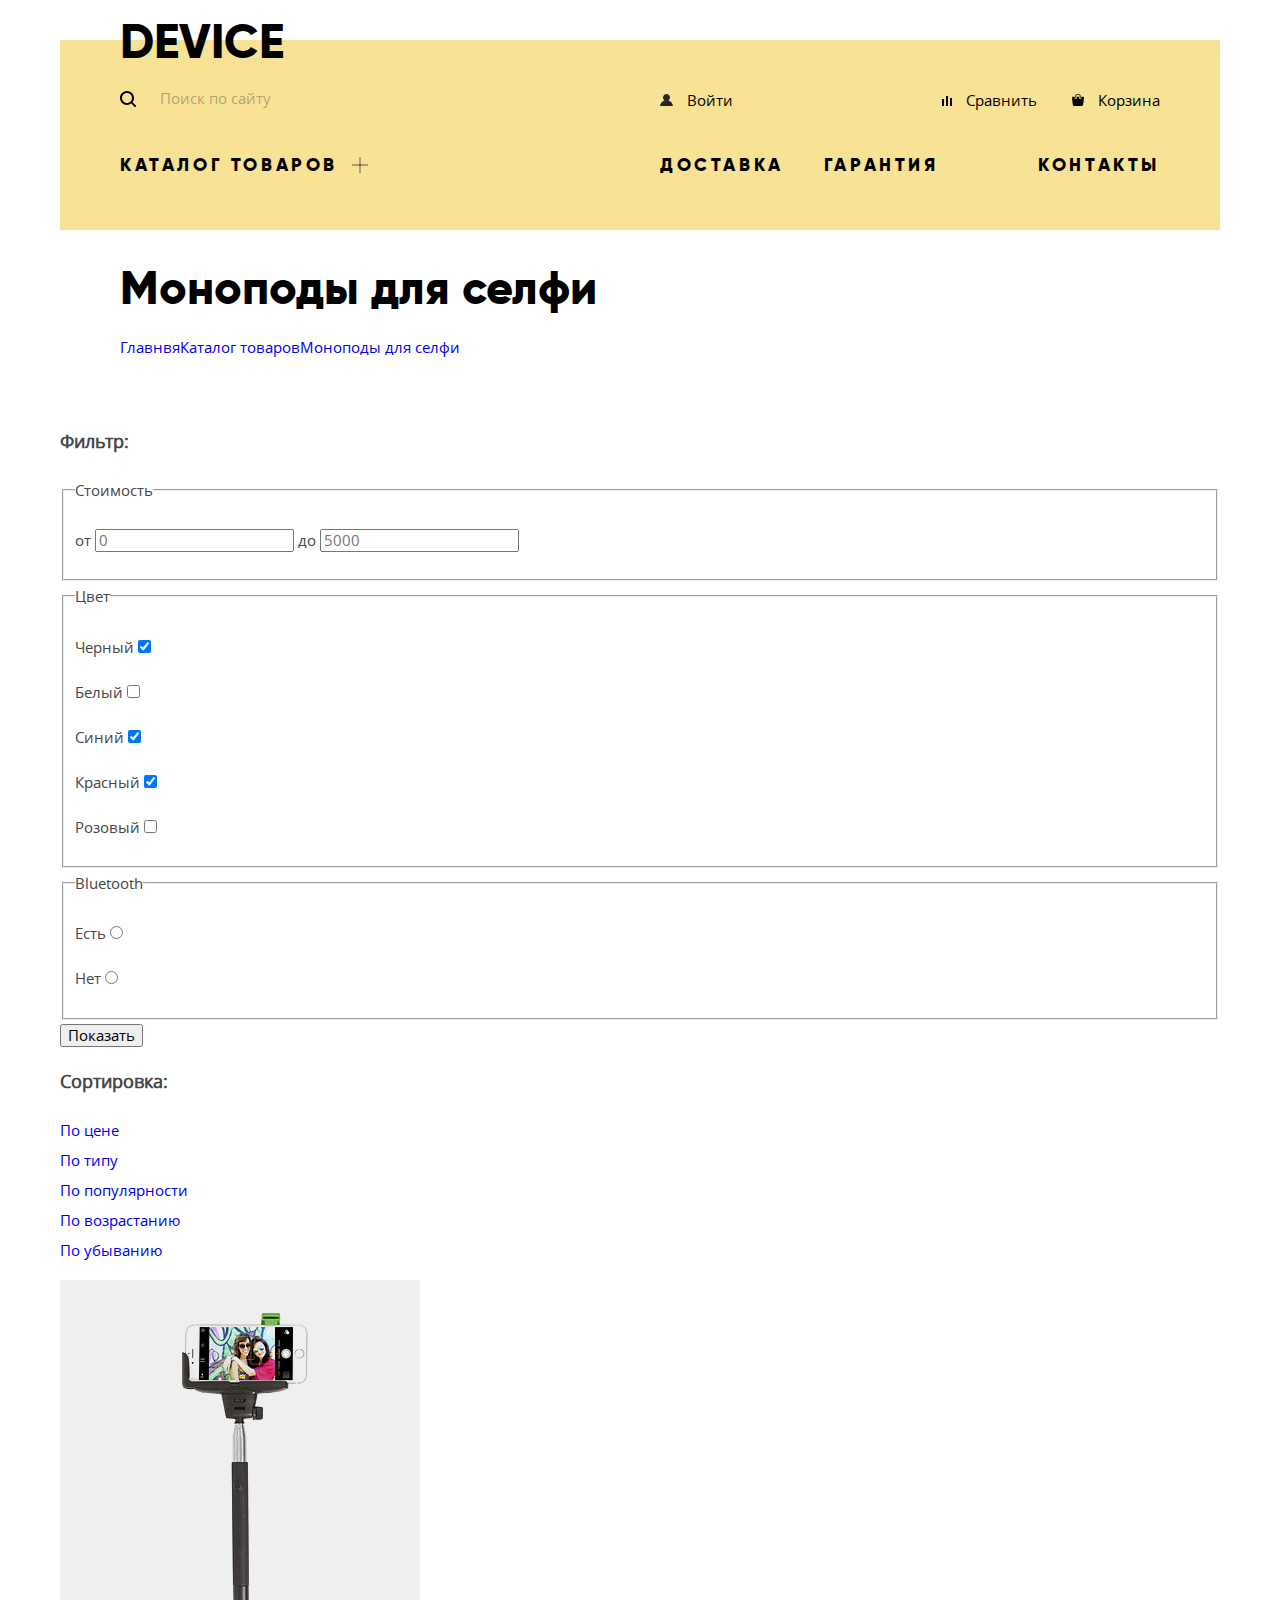
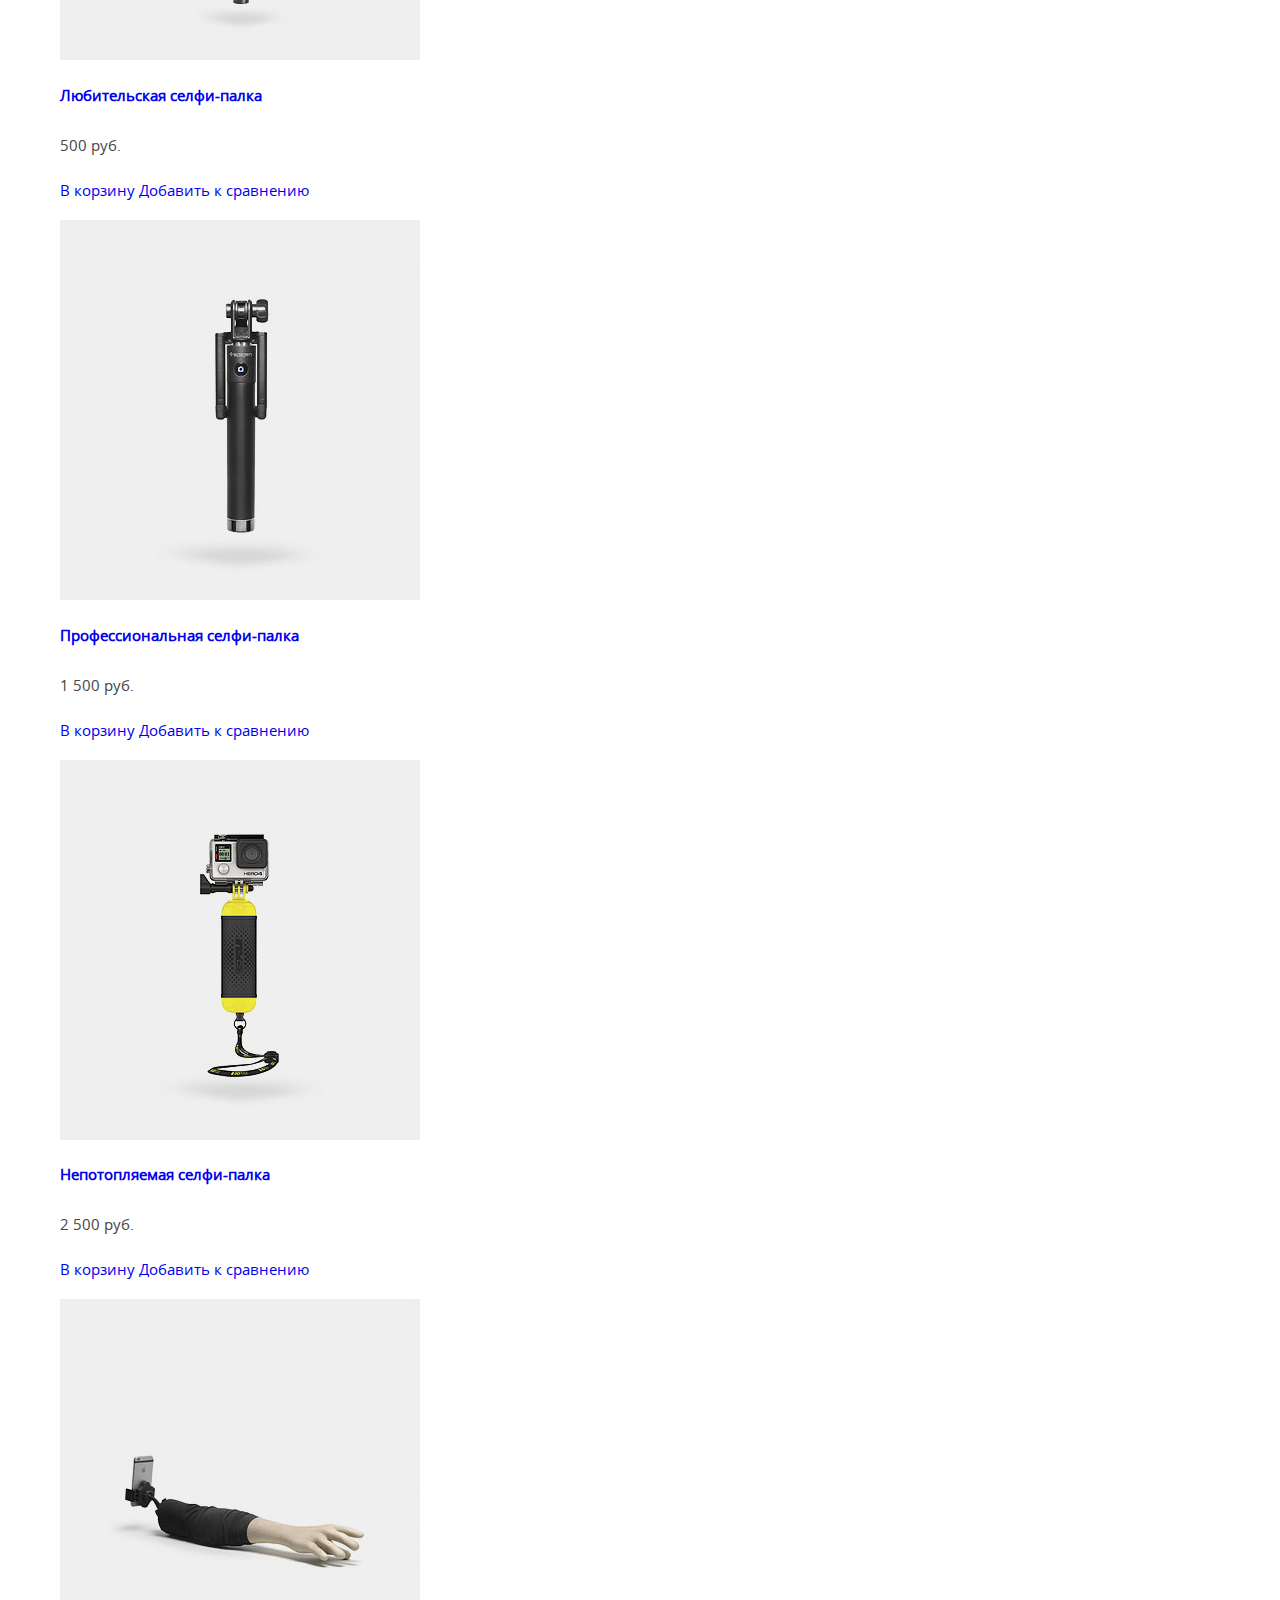
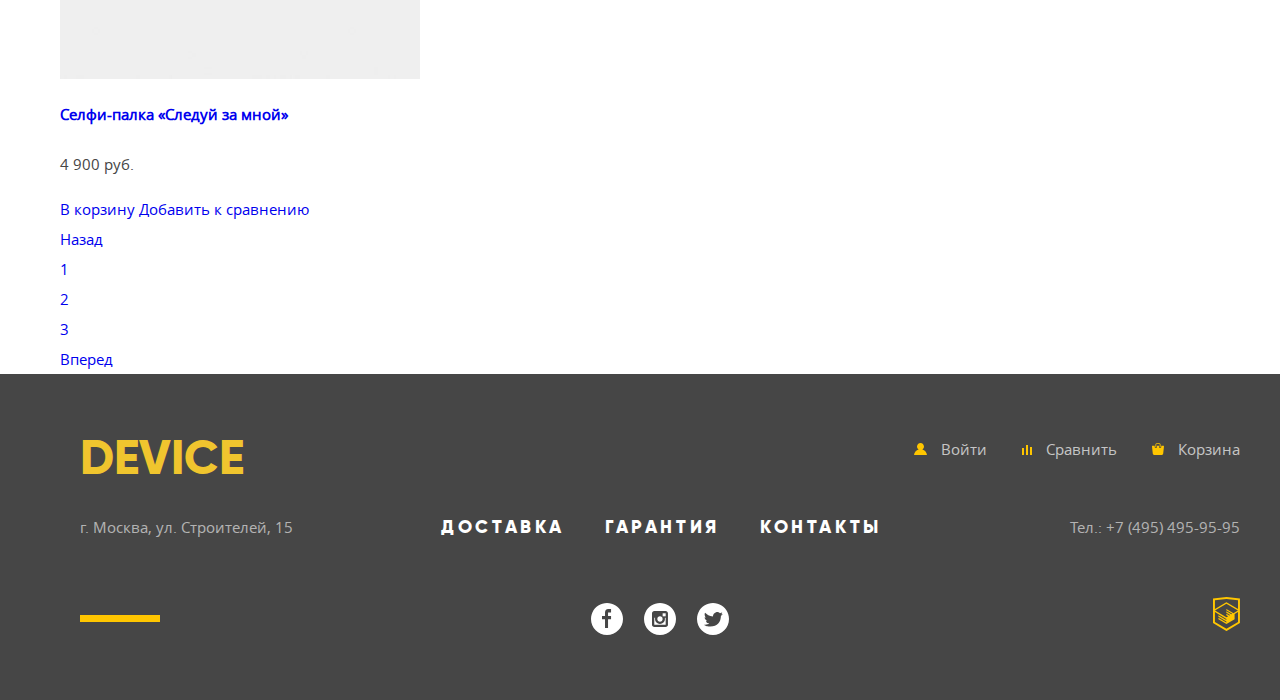
==== commit 9519c2ba: "Верстка каталога (начало)" ====
--- a/catalog.html
+++ b/catalog.html
@@ -10,8 +10,8 @@
   <title>Catalog</title>
 </head>
 
-<body>
-  <div class="container">
+<body class="inner-page">
+  <div class="main-header__wrapper container">
     <header class="main-header">
       <div class="main-header__line main-header__line--brand">
         <div class="main-header__logo logo">
@@ -148,25 +148,28 @@
   </div>
 
   <main class="main-content">
-    <h1 class="page-title">Моноподы для селфи</h1>
-
-    <section class="breadcrumbs container">
-      <h2 class="breadcrumbs__title section-title visually-hidden">Хлебные крошки</h2>
-
-      <ul class="breadcrumbs__list">
-        <li class="breadcrumbs__item">
-          <a href="index.html" class="breadcrumbs__link">Главнвя</a>
-        </li>
-        <li class="breadcrumbs__item">
-          <a href="#" class="breadcrumbs__link">Каталог товаров</a>
-        </li>
-        <li class="breadcrumbs__item">
-          <a href="#" class="breadcrumbs__link">Моноподы для селфи</a>
-        </li>
-      </ul>
-    </section>
-
-    <section class="products">
+    <div class="main-content__block container">
+      <h1 class="page-title section-title">Моноподы для селфи</h1>
+
+      <section class="breadcrumbs">
+        <h2 class="breadcrumbs__title section-title visually-hidden">Хлебные крошки</h2>
+
+        <ul class="breadcrumbs__list">
+          <li class="breadcrumbs__item">
+            <a href="index.html" class="breadcrumbs__link">Главнвя</a>
+          </li>
+          <li class="breadcrumbs__item">
+            <a href="#" class="breadcrumbs__link">Каталог товаров</a>
+          </li>
+          <li class="breadcrumbs__item">
+            <a href="#" class="breadcrumbs__link">Моноподы для селфи</a>
+          </li>
+        </ul>
+      </section>
+    </div>
+
+
+    <section class="products container">
       <h2 class="products__title section-title visually-hidden">Каталог продукции</h2>
 
       <section class="products__filter filter">
@@ -528,8 +531,11 @@
         <p class="main-footer__developed developed">
           <a href="https://htmlacademy.ru" class="developed__link">
             <span class="developed__link-text visually-hidden">HTMLAcademy.ru</span>
-            <svg class="developed__link-img" version="1.1" xmlns="http://www.w3.org/2000/svg" xmlns:xlink="http://www.w3.org/1999/xlink" x="0px" y="0px" width="26.943px" height="34.09px" viewBox="0 0 26.943 34.09" enable-background="new 0 0 26.943 34.09" xml:space="preserve">
-              <path d="M13.62,0.017L13.472,0L0,1.412v24.661l13.473,8.017l13.43-7.99l0.042-0.025V1.412L13.62,0.017z M25.019,12.127L13.495,5.334 L13.494,5.23l-0.087,0.05l-0.088-0.056v0.109L1.925,12.118V3.147l11.548-1.212l11.547,1.212V12.127z M13.405,6.787L24.923,13.5 l-4.479,2.64l-7.093-4.221l-0.014,1.415l5.904,3.513l-0.86,0.507l-5.03-2.992l-0.014,1.415l3.827,2.275l-0.782,0.523l-3.031-1.787 l-0.014,1.413l1.853,1.091l-1.8,1.081L2.034,13.622L13.405,6.787z M1.925,15.127l11.411,6.791l0.016,1.044L5.41,18.234L5.395,19.65 l7.979,4.795l0.018,1.076l-7.973-4.74l-0.013,1.414l8.021,4.822l0.046,0.025l8.143-4.872l-0.011-5.177l3.415-2.036v10.021 L13.472,31.85L1.925,24.979V15.127z"/>
+            <svg class="developed__link-img" version="1.1" xmlns="http://www.w3.org/2000/svg" xmlns:xlink="http://www.w3.org/1999/xlink"
+              x="0px" y="0px" width="26.943px" height="34.09px" viewBox="0 0 26.943 34.09" enable-background="new 0 0 26.943 34.09"
+              xml:space="preserve">
+              <path d="M13.62,0.017L13.472,0L0,1.412v24.661l13.473,8.017l13.43-7.99l0.042-0.025V1.412L13.62,0.017z M25.019,12.127L13.495,5.334 L13.494,5.23l-0.087,0.05l-0.088-0.056v0.109L1.925,12.118V3.147l11.548-1.212l11.547,1.212V12.127z M13.405,6.787L24.923,13.5 l-4.479,2.64l-7.093-4.221l-0.014,1.415l5.904,3.513l-0.86,0.507l-5.03-2.992l-0.014,1.415l3.827,2.275l-0.782,0.523l-3.031-1.787 l-0.014,1.413l1.853,1.091l-1.8,1.081L2.034,13.622L13.405,6.787z M1.925,15.127l11.411,6.791l0.016,1.044L5.41,18.234L5.395,19.65 l7.979,4.795l0.018,1.076l-7.973-4.74l-0.013,1.414l8.021,4.822l0.046,0.025l8.143-4.872l-0.011-5.177l3.415-2.036v10.021 L13.472,31.85L1.925,24.979V15.127z"
+              />
             </svg>
           </a>
         </p>
--- a/css/style.css
+++ b/css/style.css
@@ -148,6 +148,10 @@
 
 /* HEADER */
 
+.inner-page .main-header__wrapper {
+  margin-bottom: 35px;
+}
+
 .main-header {
   display: flex;
   flex-direction: column;
@@ -731,17 +735,14 @@
   justify-content: space-between;
 }
 
-.partners__item {
-
-}
-
 .partners__img {
   filter: grayscale(1);
   opacity: .2;
   transition: 0.5s;
 }
 
-.partners__link:hover .partners__img {
+.partners__link:hover .partners__img,
+.partners__link:focus .partners__img {
   filter: grayscale(0);
   opacity: 1;
 }
@@ -752,6 +753,11 @@
   display: flex;
   justify-content: space-between;
   margin-bottom: 80px;
+}
+
+.inner-page .main-content__block {
+  flex-direction: column;
+  margin-bottom: 65px;
 }
 
 .about {
@@ -978,4 +984,24 @@
 
 .developed__link:active .developed__link-img path {
   opacity: 0.3;
+}
+
+
+
+/* INNER-PAGE */
+
+.page-title {
+  margin: 0;
+  margin-bottom: 20px;
+  padding: 0 60px;
+}
+
+/* BREADCRUMBS */
+
+.breadcrumbs {
+  padding: 0 60px;
+}
+
+.breadcrumbs__list {
+  display: flex;
 }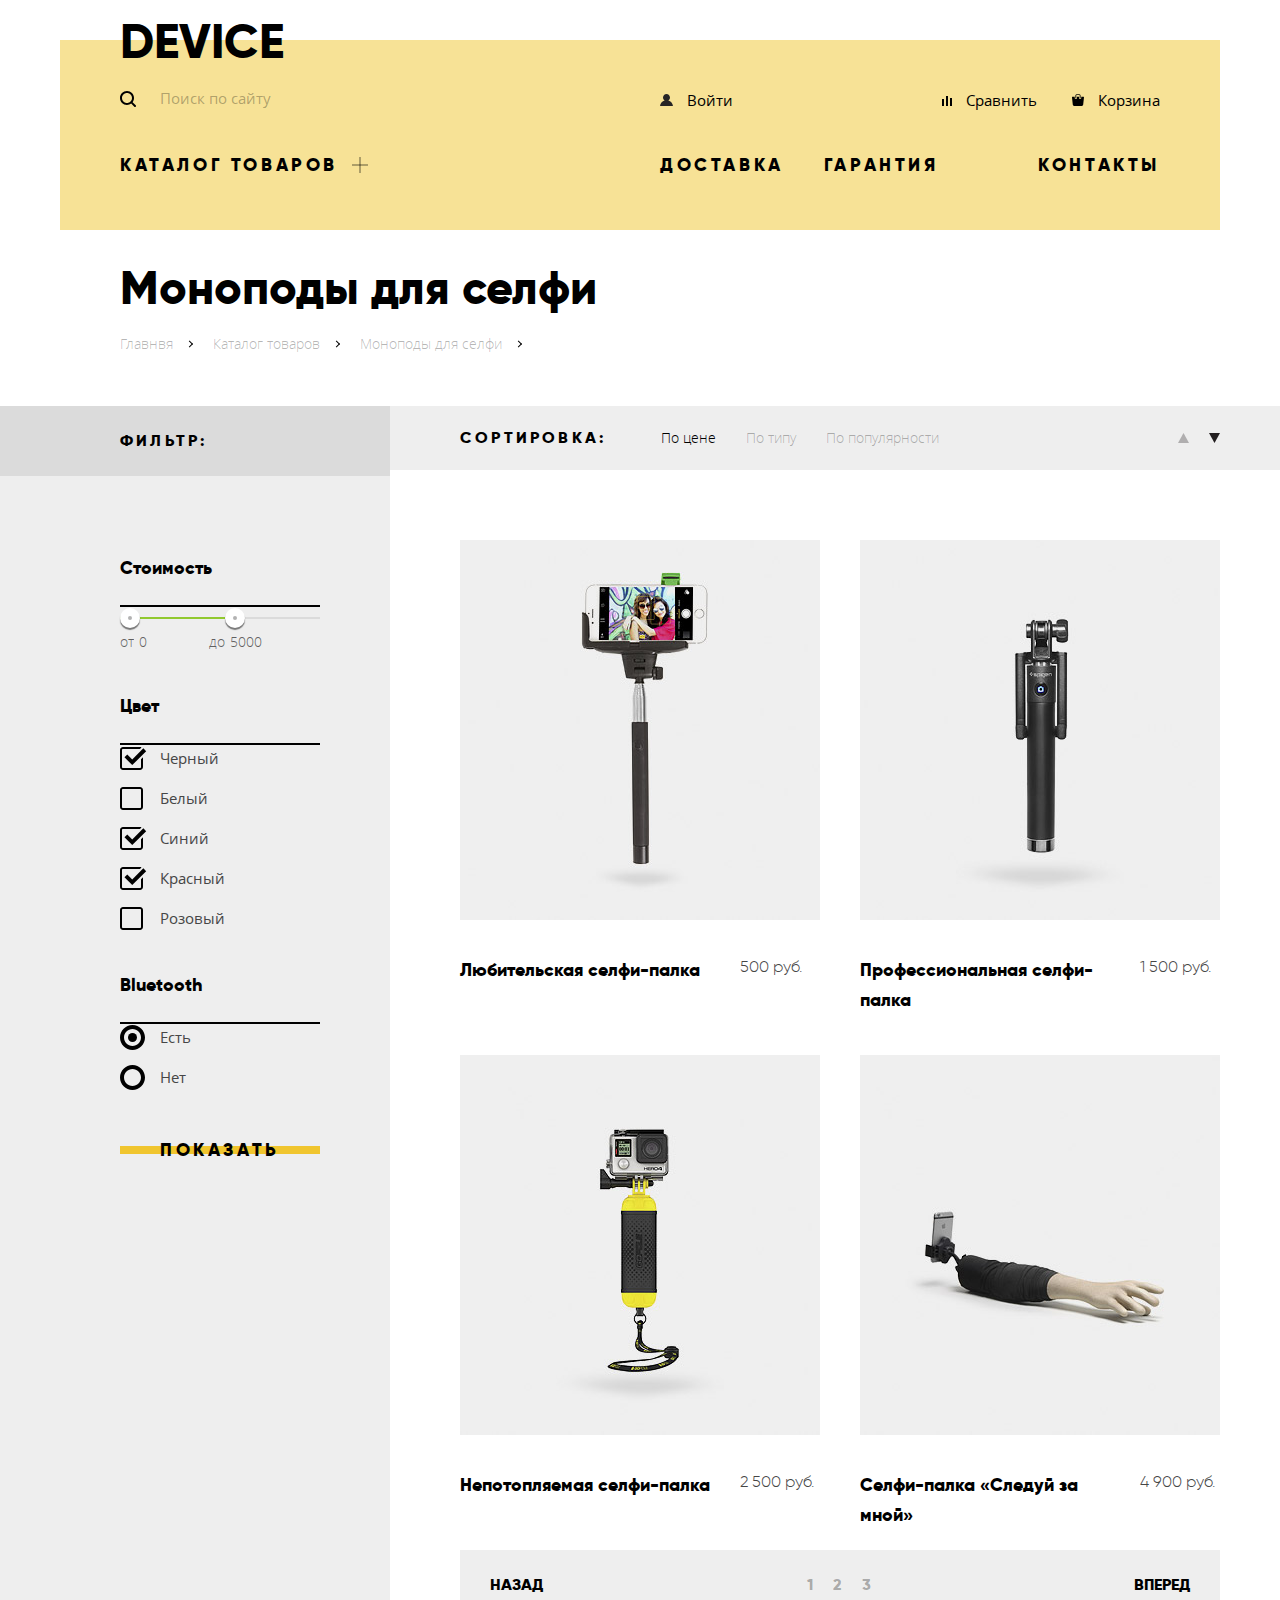
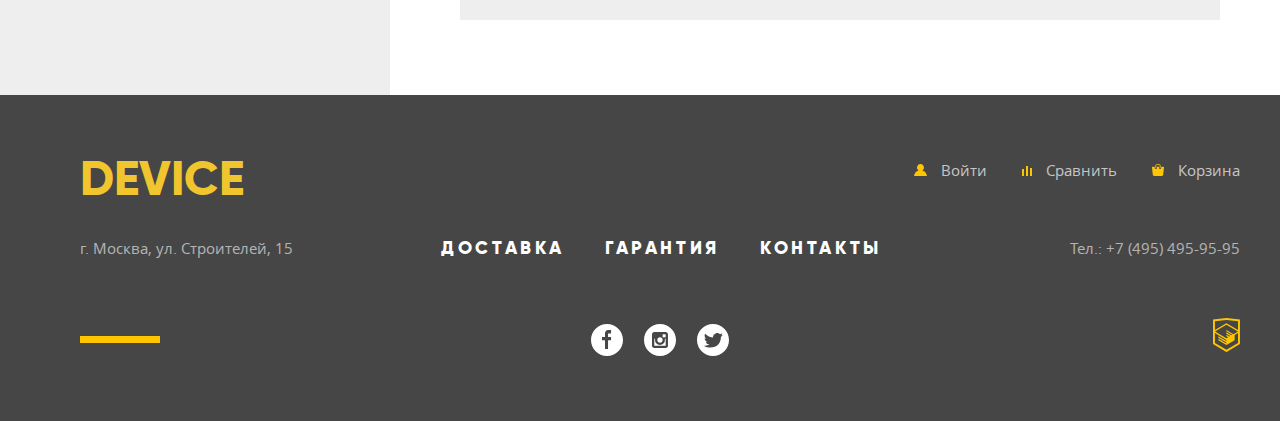
==== commit 976c09c8: "Почти сверстан каталог" ====
--- a/catalog.html
+++ b/catalog.html
@@ -179,10 +179,11 @@
 
         <div class="filter__content">
           <form action="" method="POST" class="filter__form filter-form">
-            <fieldset class="filter-form__block">
+            <fieldset class="filter-form__block filter-form__block--price">
               <legend class="filter-form__block-title">Стоимость</legend>
 
               <div class="filter-form__range">
+                <div class="filter-form__scale"></div>
                 <div class="filter-form__toggle filter-form__toggle--from"></div>
                 <div class="filter-form__toggle filter-form__toggle--to"></div>
               </div>
@@ -195,71 +196,57 @@
               </p>
             </fieldset>
 
-            <fieldset class="filter-form__block">
+            <fieldset class="filter-form__block filter-form__block--color">
               <legend class="filter-form__block-title">Цвет</legend>
 
               <p class="filter-form__field">
-                <label for="color-black" class="filter-form__field-title">
-                  <span class="filter-form__custom-checkbox"></span>
-                  Черный
+                <input type="checkbox" name="color-black" id="color-black" class="filter-form__field-checkbox visually-hidden" checked>
+                <label for="color-black" class="filter-form__field-title">Черный</label>
+              </p>
+
+              <p class="filter-form__field">
+                <input type="checkbox" name="color-white" id="color-white" class="filter-form__field-checkbox visually-hidden">
+                <label for="color-white" class="filter-form__field-title">Белый</label>
+              </p>
+
+              <p class="filter-form__field">
+                <input type="checkbox" name="color-blue" id="color-blue" class="filter-form__field-checkbox visually-hidden" checked>
+                <label for="color-blue" class="filter-form__field-title">Синий
                 </label>
-                <input type="checkbox" name="color-black" id="color-black" class="filter-form__field-checkbox" checked>
-              </p>
-
-              <p class="filter-form__field">
-                <label for="color-white" class="filter-form__field-title">
-                  <span class="filter-form__custom-checkbox"></span>
-                  Белый
-                </label>
-                <input type="checkbox" name="color-white" id="color-white" class="filter-form__field-checkbox">
-              </p>
-
-              <p class="filter-form__field">
-                <label for="color-blue" class="filter-form__field-title">
-                  <span class="filter-form__custom-checkbox"></span>
-                  Синий
-                </label>
-                <input type="checkbox" name="color-blue" id="color-blue" class="filter-form__field-checkbox" checked>
-              </p>
-
-              <p class="filter-form__field">
-                <label for="color-red" class="filter-form__field-title">
-                  <span class="filter-form__custom-checkbox"></span>
-                  Красный
-                </label>
-                <input type="checkbox" name="color-red" id="color-red" class="filter-form__field-checkbox" checked>
-              </p>
-
-              <p class="filter-form__field">
-                <label for="color-pink" class="filter-form__field-title">
-                  <span class="filter-form__custom-checkbox"></span>
-                  Розовый
-                </label>
-                <input type="checkbox" name="color-pink" id="color-pink" class="filter-form__field-checkbox">
+              </p>
+
+              <p class="filter-form__field">
+                <input type="checkbox" name="color-red" id="color-red" class="filter-form__field-checkbox visually-hidden" checked>
+                <label for="color-red" class="filter-form__field-title">Красный</label>
+              </p>
+
+              <p class="filter-form__field">
+                <input type="checkbox" name="color-pink" id="color-pink" class="filter-form__field-checkbox visually-hidden">
+                <label for="color-pink" class="filter-form__field-title">Розовый</label>
               </p>
             </fieldset>
 
-            <fieldset class="filter-form__block">
+            <fieldset class="filter-form__block filter-form__block--bluetooth">
               <legend class="filter-form__block-title">Bluetooth</legend>
 
               <p class="filter-form__field">
+                <input type="radio" name="bluetooth" value="yes" id="bluetooth-yes" class="filter-form__field-radio visually-hidden" checked>
                 <label for="bluetooth-yes" class="filter-form__field-title">
                   <span class="filter-form__custom-radio"></span>
                   Есть
                 </label>
-                <input type="radio" name="bluetooth" value="yes" id="bluetooth-yes" class="filter-form__field-radio">
-              </p>
-
-              <p class="filter-form__field">
+              </p>
+
+              <p class="filter-form__field">
+                <input type="radio" name="bluetooth" value="no" id="bluetooth-no" class="filter-form__field-radio visually-hidden">
                 <label for="bluetooth-no" class="filter-form__field-title">
                   <span class="filter-form__custom-radio"></span>
                   Нет
                 </label>
-                <input type="radio" name="bluetooth" value="no" id="bluetooth-no" class="filter-form__field-radio">
               </p>
             </fieldset>
 
-            <button type="submit" class="filter-form__submit">Показать</button>
+            <button type="submit" class="filter-form__submit btn">Показать</button>
           </form>
         </div>
       </section>
@@ -269,7 +256,7 @@
           <h3 class="sort__title">Сортировка:</h3>
 
           <ul class="sort__parameters sort-parameters__list">
-            <li class="sort-parameters__item">
+            <li class="sort-parameters__item sort-parameters__item--active">
               <a href="#" class="sort-parameters__link">По цене</a>
             </li>
             <li class="sort-parameters__item">
@@ -282,10 +269,10 @@
 
           <ul class="sort__rank sort-rank__list">
             <li class="sort-rank__item">
-              <a href="#" class="sort-rank__link">По возрастанию</a>
-            </li>
-            <li class="sort-rank__item">
-              <a href="#" class="sort-rank__link">По убыванию</a>
+              <a href="#" class="sort-rank__link sort-rank__link--up">По возрастанию</a>
+            </li>
+            <li class="sort-rank__item sort-rank__item--active">
+              <a href="#" class="sort-rank__link sort-rank__link--down">По убыванию</a>
             </li>
           </ul>
         </header>
@@ -369,7 +356,7 @@
         <div class="product__pagination pagination">
           <a href="#" class="pagination__link pagination__link--prev">Назад</a>
           <ul class="pagination__list">
-            <li class="pagination__item">
+            <li class="pagination__item pagination__item--active">
               <a href="#" class="pagination__link">1</a>
             </li>
             <li class="pagination__item">
--- a/css/style.css
+++ b/css/style.css
@@ -757,7 +757,7 @@
 
 .inner-page .main-content__block {
   flex-direction: column;
-  margin-bottom: 65px;
+  margin-bottom: 50px;
 }
 
 .about {
@@ -1004,4 +1004,454 @@
 
 .breadcrumbs__list {
   display: flex;
+}
+
+.breadcrumbs__item {
+  position: relative;
+  margin-right: 20px;
+  padding-right: 20px;
+}
+
+.breadcrumbs__item::after {
+  content: "";
+  position: absolute;
+  top: 50%;
+  transform: translateY(-50%) rotate(45deg);
+  right: 1px;
+  width: 5px;
+  height: 5px;
+  border-top: 1px solid #000000;
+  border-right: 1px solid #000000;
+}
+
+.breadcrumbs__link {
+  display: block;
+  font-size: 14px;
+  line-height: 24px;
+  font-weight: 300;
+  color: rgba(0, 0, 0, 0.3);
+}
+
+.breadcrumbs__link:hover,
+.breadcrumbs__link:focus {
+  color: rgba(0, 0, 0, 0.6);
+}
+
+.breadcrumbs__link:active {
+  color: rgba(0, 0, 0, 0.1);
+}
+
+/* PRODUCTS */
+
+.products {
+  display: flex;
+  justify-content: space-between;
+}
+
+/* FILTER */
+
+.products__filter {
+  position: relative;
+  width: 330px;
+  padding-right: 70px;
+  padding-left: 60px;
+}
+
+.products__filter::before {
+  content: "";
+  position: absolute;
+  z-index: -1;
+  top: 0;
+  right: 0;
+  width: 100vw;
+  height: 100%;
+  background-color: #eeeeee;
+}
+
+.filter__header,
+.sort__header {
+  position: relative;
+  margin-bottom: 70px;
+  padding: 23px 0;
+}
+
+.filter__header::before {
+  content: "";
+  position: absolute;
+  z-index: -1;
+  top: 0;
+  right: -70px;
+  width: 100vw;
+  height: 100%;
+  background-color: #dbdbdb;
+} 
+
+.filter__title,
+.sort__title {
+  margin: 0;
+  font-family: "Gilroy", Arial, sans-serif;
+  font-size: 16px;
+  line-height: 24px;
+  font-weight: 800;
+  text-transform: uppercase;
+  letter-spacing: 0.2em;
+  color: #000000;
+}
+
+.filter-form__block {
+  position: relative;
+  margin: 0;
+  margin-bottom: 20px;
+  padding: 0;
+  border: none;
+}
+
+.filter-form__block--bluetooth {
+  margin-bottom: 30px;
+}
+
+.filter-form__block::before {
+  content: "";
+  position: absolute;
+  top: 0;
+  width: 100%;
+  height: 2px;
+  background-color: #000000;
+}
+
+.filter-form__block-title {
+  margin-bottom: 25px;
+  padding-top: 10px;
+  font-family: "Gilroy", Arial, sans-serif;
+  font-size: 18px;
+  line-height: 24px;
+  font-weight: 800;
+  color: #000000;
+}
+
+/* filter price */
+
+.filter-form__range {
+  display: flex;
+  align-items: center;
+  height: 25px;
+}
+
+.filter-form__scale {
+  position: relative;
+  z-index: 1;
+  width: 100%;
+  height: 2px;
+  background-color: #91c92f;
+} 
+
+.filter-form__scale::before,
+.filter-form__scale::after {
+  content: "";
+  position: absolute;
+  z-index: 2;
+  height: 2px;
+  background-color: #dbdbdb;
+} 
+
+.filter-form__scale::after {
+  left: 105px;
+  right: 0;
+}
+
+.filter-form__toggle {
+  position: absolute;
+  z-index: 2;
+  width: 20px;
+  height: 20px;
+  background-color: #ffffff;
+  border-radius: 50%;
+  box-shadow: 0px 2px 1px 0px rgba(0,0,0,0.5);
+  cursor: pointer;
+}
+
+.filter-form__toggle::before {
+  content: "";
+  position: absolute;
+  top: 50%;
+  left: 50%;
+  transform: translate(-50%, -50%);
+  width: 4px;
+  height: 4px;
+  background-color: rgba(0, 0, 0, 0.3);
+  border-radius: 50%;
+}
+
+.filter-form__toggle--from {
+  left: 0;
+}
+
+.filter-form__toggle--to {
+  left: 105px;
+}
+
+.filter-form__block--price .filter-form__field-title {
+  padding-left: 0;
+  font-size: 14px;
+  line-height: 24px;
+  font-weight: 300;
+  color: rgba(0, 0, 0, 0.6);
+}
+
+.filter-form__block--price .filter-form__field-input {
+  width: 60px;
+  margin-right: 15px;
+  padding: 0;
+  padding-left: 5px;
+  border: none;
+  font-family: inherit;
+  font-size: 14px;
+  line-height: 24px;
+  font-weight: 300;
+  color: rgba(0, 0, 0, 0.6);
+  background-color: #eeeeee;
+}
+
+.filter-form__block--price .filter-form__field-input:last-child {
+  margin-right: 0;
+}
+
+.filter-form__block--price .filter-form__field-input::placeholder {
+  font-family: inherit;
+  font-size: 14px;
+  line-height: 24px;
+  font-weight: 300;
+  color: rgba(0, 0, 0, 0.6);
+}
+
+/* filter color */
+
+.filter-form__field {
+  display: flex;
+  margin: 0;
+  margin-bottom: 10px;
+}
+
+.filter-form__field-title {
+  padding-left: 40px;
+  cursor: pointer;
+}
+
+.filter-form__field-checkbox + .filter-form__field-title {
+  background: url(../img/svg/checkbox-off.svg) left center no-repeat;
+}
+
+.filter-form__field-checkbox:checked + .filter-form__field-title {
+  background: url(../img/svg/checkbox-on.svg) left center no-repeat;
+}
+
+/* filter bluetooth */
+
+.filter-form__field-radio + .filter-form__field-title {
+  background: url(../img/svg/radio-off.svg) left center no-repeat;
+}
+
+.filter-form__field-radio:checked + .filter-form__field-title {
+  background: url(../img/svg/radio-on.svg) left center no-repeat;
+}
+
+.filter-form__submit {
+  width: 100%;
+}
+
+/* SORT */
+
+.products__sort {
+  width: 760px;
+}
+
+.sort__header {
+  display: flex;
+  align-items: center;
+  padding: 20px 0;
+}
+
+.sort__header::before {
+  content: "";
+  position: absolute;
+  z-index: -1;
+  top: 0;
+  left: -70px;
+  width: 100vw;
+  height: 100%;
+  background-color: #eeeeee;
+} 
+
+.sort__title {
+  margin-right: 55px;
+}
+
+.sort-parameters__list,
+.sort-rank__list {
+  display: flex;
+}
+
+.sort-rank__list {
+  margin-left: auto;
+}
+
+.sort-parameters__item {
+  margin-right: 30px;
+}
+
+.sort-parameters__item:last-child {
+  margin-right: 0;
+}
+
+.sort-parameters__link {
+  display: block;
+  font-size: 14px;
+  line-height: 18px;
+  font-weight: 300;
+  color: rgba(0, 0, 0, 0.3)
+}
+
+.sort-parameters__link:hover,
+.sort-parameters__link:focus {
+  color: rgba(0, 0, 0, 0.6)
+}
+
+.sort-parameters__item--active .sort-parameters__link,
+.sort-parameters__link:active {
+  color: #000000;
+}
+
+.sort-rank__item {
+  margin-right: 20px;
+}
+.sort-rank__item:last-child {
+  margin-right: 0;
+}
+
+.sort-rank__link {
+  display: block;
+  margin-right: 20px;
+  width: 11px;
+  height: 10px;
+  font-size: 0;
+  opacity: 0.3;
+}
+
+.sort-rank__link:last-child {
+  margin-right: 0;
+}
+
+.sort-rank__link:hover,
+.sort-rank__link:focus {
+  opacity: 0.6;
+}
+
+.sort-rank__item--active .sort-rank__link,
+.sort-rank__link:active {
+  opacity: 1;
+}
+
+.sort-rank__link--up {
+  background: url(../img/svg/up-dir.svg) center no-repeat;
+}
+
+.sort-rank__link--down {
+  background: url(../img/svg/down-dir.svg) center no-repeat;
+}
+
+
+
+/* sort content */
+
+.sort__content {
+  margin-bottom: 20px;
+}
+
+.sort__list {
+  display: flex;
+  flex-wrap: wrap;
+  margin-right: -40px;
+  margin-bottom: -40px;
+}
+
+.sort__item {
+  width: 360px;
+  margin-right: 40px;
+  margin-bottom: 40px;
+}
+
+.product__img {
+  width: 360px;
+  margin: 0;
+  margin-bottom: 35px;
+}
+
+.product__descr {
+  display: flex;
+  justify-content: space-between;
+}
+
+.product__title {
+  width: 260px;
+  margin: 0;
+}
+
+.product__link {
+  font-family: "Gilroy", Arial, sans-serif;
+  font-size: 18px;
+  line-height: 1;
+  font-weight: 800;
+  color: #000000;
+}
+
+.product__price {
+  width: 80px;
+  margin: 0;
+  font-family: "Gilroy", Arial, sans-serif;
+  font-size: 16px;
+  line-height: 24px;
+  font-weight: 300;
+}
+
+.product-popup {
+  display: none;
+}
+
+/* PAGINATION */
+
+.product__pagination {
+  display: flex;
+  justify-content: space-between;
+  align-items: center;
+  margin-bottom: 75px;
+  background-color: #eeeeee;
+}
+
+.pagination__link {
+  font-family: "Gilroy", Arial, sans-serif;
+  font-size: 16px;
+  line-height: 24px;
+  font-weight: 800;
+  color: rgba(0, 0, 0, 0.3);
+  text-transform: uppercase;
+}
+
+.pagination__link--prev, 
+.pagination__link--next {
+  padding: 23px 30px;
+  color: #000000;
+}
+
+.pagination__list {
+  display: flex;
+}
+
+.pagination__list .pagination__link {
+  display: block;
+  padding: 10px;
+  margin-right: 10px;
+}
+
+.pagination__list .pagination__link:last-child {
+  margin-right: 0;
 }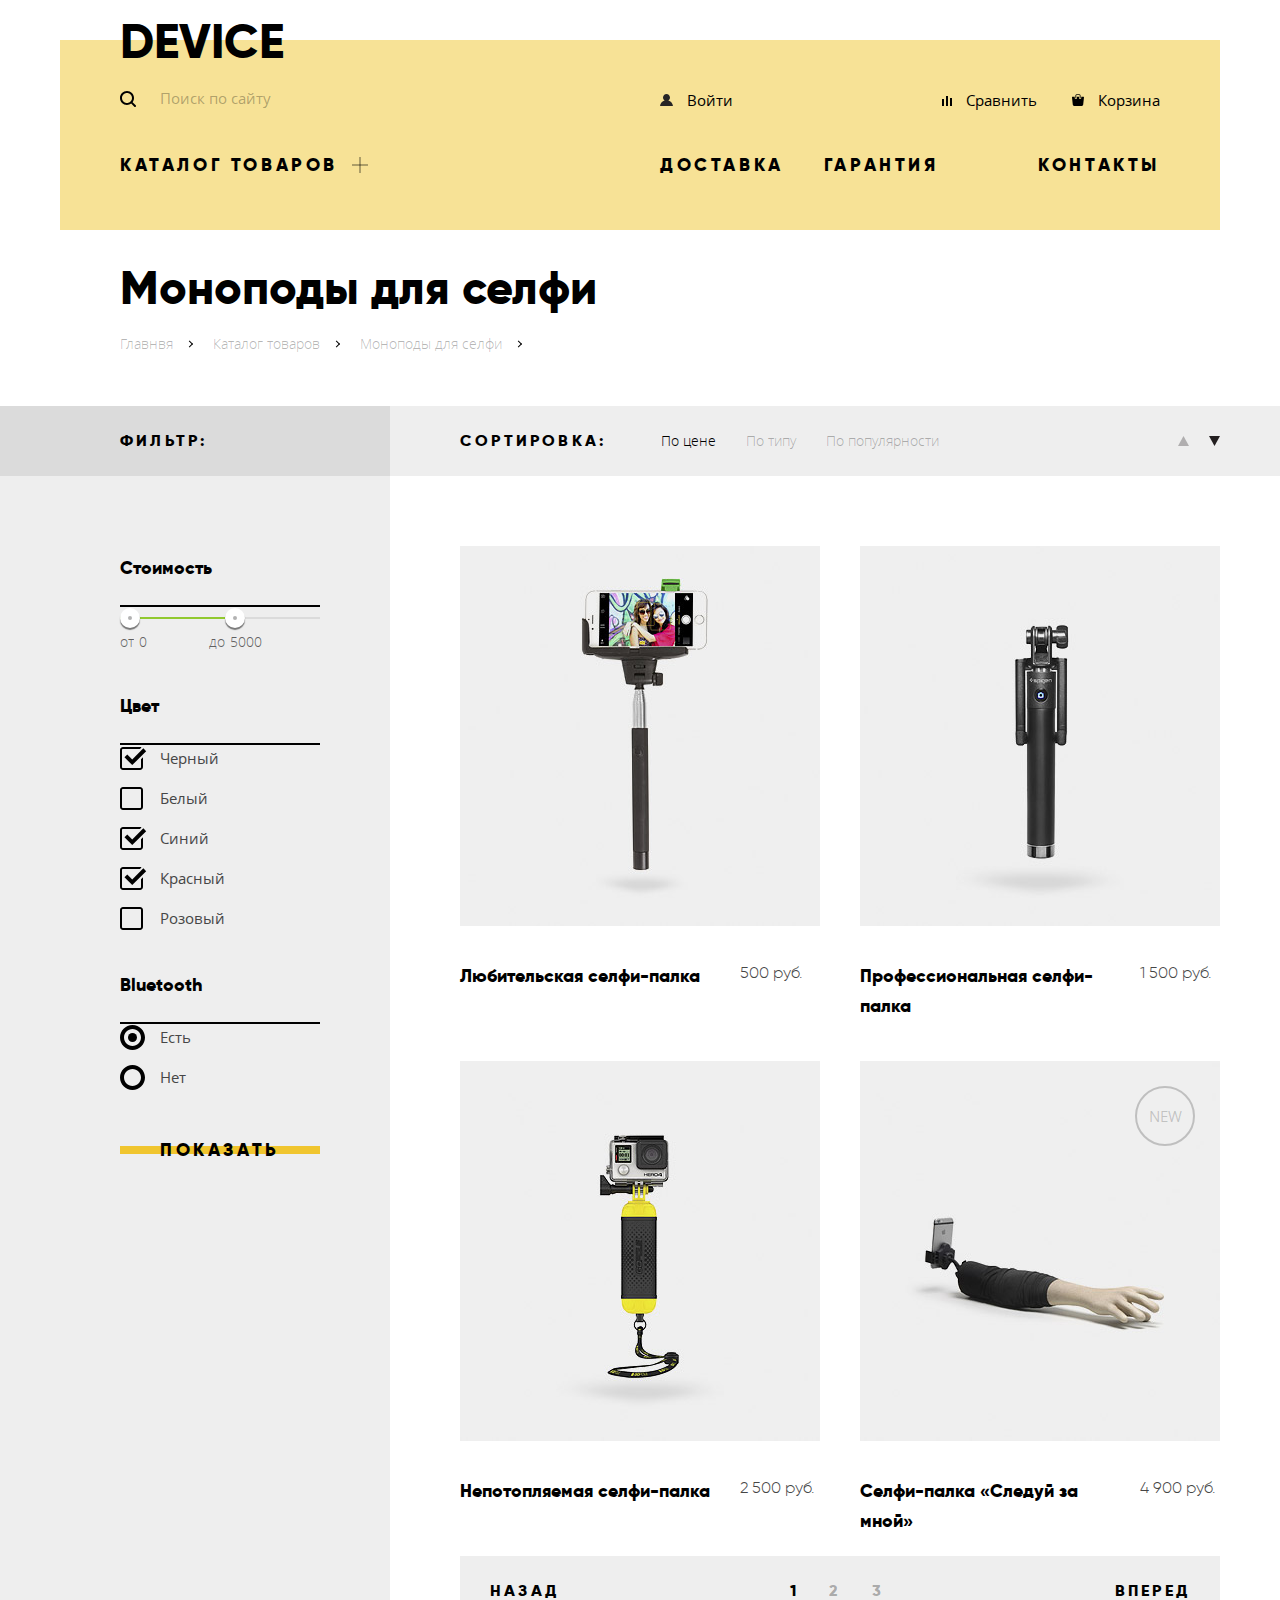
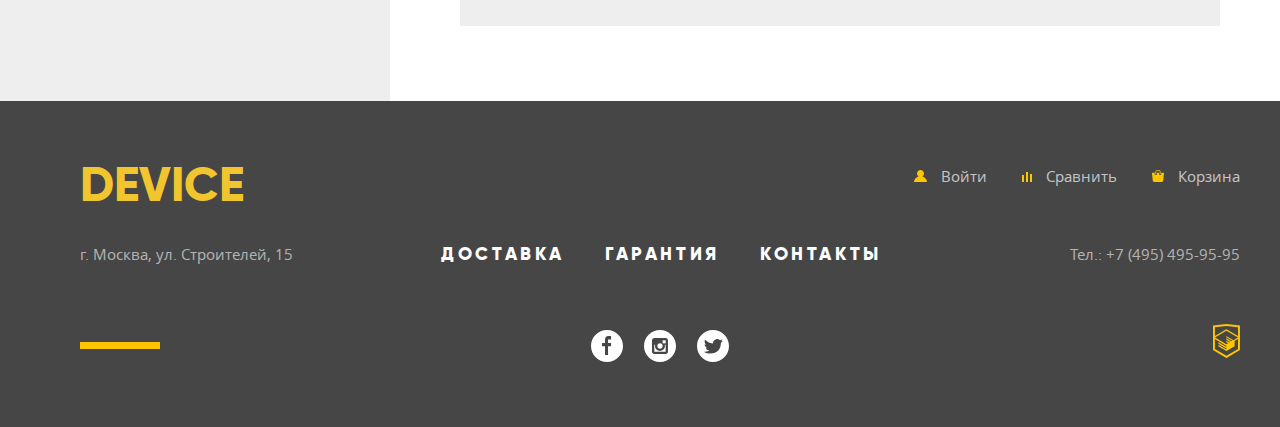
==== commit f2858c3e: "Сверстаны все страницы" ====
--- a/catalog.html
+++ b/catalog.html
@@ -201,28 +201,42 @@
 
               <p class="filter-form__field">
                 <input type="checkbox" name="color-black" id="color-black" class="filter-form__field-checkbox visually-hidden" checked>
-                <label for="color-black" class="filter-form__field-title">Черный</label>
+                <label for="color-black" class="filter-form__field-title">
+                  <span class="filter-form__custom-checkbox"></span>
+                  Черный
+                </label>
               </p>
 
               <p class="filter-form__field">
                 <input type="checkbox" name="color-white" id="color-white" class="filter-form__field-checkbox visually-hidden">
-                <label for="color-white" class="filter-form__field-title">Белый</label>
+                <label for="color-white" class="filter-form__field-title">
+                  <span class="filter-form__custom-checkbox"></span>
+                  Белый
+                </label>
               </p>
 
               <p class="filter-form__field">
                 <input type="checkbox" name="color-blue" id="color-blue" class="filter-form__field-checkbox visually-hidden" checked>
-                <label for="color-blue" class="filter-form__field-title">Синий
+                <label for="color-blue" class="filter-form__field-title">
+                  <span class="filter-form__custom-checkbox"></span>
+                  Синий
                 </label>
               </p>
 
               <p class="filter-form__field">
                 <input type="checkbox" name="color-red" id="color-red" class="filter-form__field-checkbox visually-hidden" checked>
-                <label for="color-red" class="filter-form__field-title">Красный</label>
+                <label for="color-red" class="filter-form__field-title">
+                  <span class="filter-form__custom-checkbox"></span>
+                  Красный
+                </label>
               </p>
 
               <p class="filter-form__field">
                 <input type="checkbox" name="color-pink" id="color-pink" class="filter-form__field-checkbox visually-hidden">
-                <label for="color-pink" class="filter-form__field-title">Розовый</label>
+                <label for="color-pink" class="filter-form__field-title">
+                  <span class="filter-form__custom-checkbox"></span>
+                  Розовый
+                </label>
               </p>
             </fieldset>
 
@@ -280,9 +294,16 @@
         <div class="sort__content">
           <ul class="sort__list">
             <li class="sort__item product">
-              <p class="product__img">
-                <img src="/img/content/item-1.jpg" alt="Селфи-палка">
-              </p>
+              <div class="product__header">
+                <p class="product__img">
+                  <img src="/img/content/item-1.jpg" alt="Селфи-палка">
+                </p>
+
+                <div class="product-popup">
+                  <a href="#" class="product-popup__link product-popup__link--cart btn">В корзину</a>
+                  <a href="#" class="product-popup__link product-popup__link--compare">Добавить к сравнению</a>
+                </div>
+              </div>
 
               <div class="product__descr">
                 <h4 class="product__title">
@@ -290,17 +311,19 @@
                 </h4>
                 <p class="product__price">500 руб.</p>
               </div>
-
-              <div class="product-popup">
-                <a href="#" class="product-popup__link product-popup__link--cart">В корзину</a>
-                <a href="#" class="product-popup__link product-popup__link--compare">Добавить к сравнению</a>
-              </div>
             </li>
 
             <li class="sort__item product">
-              <p class="product__img">
-                <img src="/img/content/item-2.jpg" alt="Селфи-палка">
-              </p>
+              <div class="product__header">
+                <p class="product__img">
+                  <img src="/img/content/item-2.jpg" alt="Селфи-палка">
+                </p>
+
+                <div class="product-popup">
+                  <a href="#" class="product-popup__link product-popup__link--cart btn">В корзину</a>
+                  <a href="#" class="product-popup__link product-popup__link--compare">Добавить к сравнению</a>
+                </div>
+              </div>
 
               <div class="product__descr">
                 <h4 class="product__title">
@@ -309,16 +332,19 @@
                 <p class="product__price">1 500 руб.</p>
               </div>
 
-              <div class="product-popup">
-                <a href="#" class="product-popup__link product-popup__link--cart">В корзину</a>
-                <a href="#" class="product-popup__link product-popup__link--compare">Добавить к сравнению</a>
-              </div>
             </li>
 
             <li class="sort__item product">
-              <p class="product__img">
-                <img src="/img/content/item-3.jpg" alt="Селфи-палка">
-              </p>
+              <div class="product__header">
+                <p class="product__img">
+                  <img src="/img/content/item-3.jpg" alt="Селфи-палка">
+                </p>
+
+                <div class="product-popup">
+                  <a href="#" class="product-popup__link product-popup__link--cart btn">В корзину</a>
+                  <a href="#" class="product-popup__link product-popup__link--compare">Добавить к сравнению</a>
+                </div>
+              </div>
 
               <div class="product__descr">
                 <h4 class="product__title">
@@ -327,16 +353,19 @@
                 <p class="product__price">2 500 руб.</p>
               </div>
 
-              <div class="product-popup">
-                <a href="#" class="product-popup__link product-popup__link--cart">В корзину</a>
-                <a href="#" class="product-popup__link product-popup__link--compare">Добавить к сравнению</a>
-              </div>
-            </li>
-
-            <li class="sort__item product">
-              <p class="product__img">
-                <img src="/img/content/item-4.jpg" alt="Селфи-палка">
-              </p>
+            </li>
+
+            <li class="sort__item product product--new">
+              <div class="product__header">
+                <p class="product__img">
+                  <img src="/img/content/item-4.jpg" alt="Селфи-палка">
+                </p>
+
+                <div class="product-popup">
+                  <a href="#" class="product-popup__link product-popup__link--cart btn">В корзину</a>
+                  <a href="#" class="product-popup__link product-popup__link--compare">Добавить к сравнению</a>
+                </div>
+              </div>
 
               <div class="product__descr">
                 <h4 class="product__title">
@@ -345,10 +374,6 @@
                 <p class="product__price">4 900 руб.</p>
               </div>
 
-              <div class="product-popup">
-                <a href="#" class="product-popup__link product-popup__link--cart">В корзину</a>
-                <a href="#" class="product-popup__link product-popup__link--compare">Добавить к сравнению</a>
-              </div>
             </li>
           </ul>
         </div>
--- a/css/style.css
+++ b/css/style.css
@@ -325,6 +325,21 @@
   position: relative;
 }
 
+.catalog:hover .catalog__list,
+.catalog__link:focus + .catalog__list {
+  display: flex;
+}
+
+.catalog:hover .catalog__link::before,
+.catalog:focus .catalog__link::before {
+  transform: rotate(45deg)
+}
+
+.catalog:hover .catalog__link::after,
+.catalog:focus .catalog__link::after {
+  transform: rotate(-45deg)
+}
+
 .catalog__link {
   position: relative;
 }
@@ -362,16 +377,6 @@
   color: #000000;
 }
 
-.catalog__link:hover.catalog__link::before,
-.catalog__link:focus.catalog__link::before {
-  transform: rotate(45deg)
-}
-
-.catalog__link:hover.catalog__link::after,
-.catalog__link:focus.catalog__link::after {
-  transform: rotate(-45deg)
-}
-
 .catalog__link:hover,
 .catalog__link:focus,
 .nav__link:hover,
@@ -393,11 +398,6 @@
   padding: 35px 60px;
   padding-top: 15px;
   background-color: #f7e296;
-}
-
-.catalog:hover .catalog__list,
-.catalog__link:focus + .catalog__list {
-  display: flex;
 }
 
 .catalog__item {
@@ -1233,25 +1233,46 @@
 }
 
 .filter-form__field-title {
-  padding-left: 40px;
+  display: flex;
   cursor: pointer;
 }
 
-.filter-form__field-checkbox + .filter-form__field-title {
+.filter-form__field-title:hover .filter-form__custom-checkbox,
+.filter-form__field-title:hover .filter-form__custom-radio,
+.filter-form__field-title:focus .filter-form__custom-checkbox,
+.filter-form__field-title:focus .filter-form__custom-radio {
+  opacity: 0.6;
+}
+
+.filter-form__field-checkbox:disabled .filter-form__field-title,
+.filter-form__field-radio:disabled .filter-form__field-title,
+.filter-form__field-checkbox.disabled .filter-form__field-title,
+.filter-form__field-radio.disabled .filter-form__field-title  {
+  opacity: 0.3;
+}
+
+.filter-form__custom-checkbox,
+.filter-form__custom-radio {
+  display: block;
+  width: 30px;
+  margin-right: 10px;
+}
+
+.filter-form__field-checkbox + .filter-form__field-title .filter-form__custom-checkbox {
   background: url(../img/svg/checkbox-off.svg) left center no-repeat;
 }
 
-.filter-form__field-checkbox:checked + .filter-form__field-title {
+.filter-form__field-checkbox:checked + .filter-form__field-title .filter-form__custom-checkbox {
   background: url(../img/svg/checkbox-on.svg) left center no-repeat;
 }
 
 /* filter bluetooth */
 
-.filter-form__field-radio + .filter-form__field-title {
+.filter-form__field-radio + .filter-form__field-title .filter-form__custom-radio {
   background: url(../img/svg/radio-off.svg) left center no-repeat;
 }
 
-.filter-form__field-radio:checked + .filter-form__field-title {
+.filter-form__field-radio:checked + .filter-form__field-title .filter-form__custom-radio {
   background: url(../img/svg/radio-on.svg) left center no-repeat;
 }
 
@@ -1268,7 +1289,6 @@
 .sort__header {
   display: flex;
   align-items: center;
-  padding: 20px 0;
 }
 
 .sort__header::before {
@@ -1280,7 +1300,7 @@
   width: 100vw;
   height: 100%;
   background-color: #eeeeee;
-} 
+}
 
 .sort__title {
   margin-right: 55px;
@@ -1375,15 +1395,43 @@
 }
 
 .sort__item {
+  position: relative;
   width: 360px;
   margin-right: 40px;
   margin-bottom: 40px;
 }
 
+.product--new::before {
+  content: "NEW";
+  position: absolute;
+  top: 25px;
+  z-index: 1;
+  right: 25px;
+  display: flex;
+  justify-content: center;
+  align-items: center;
+  width: 60px;
+  height: 60px;
+  color: rgba(0, 0, 0, 0.2);
+  border: 2px solid rgba(0, 0, 0, 0.2);
+  border-radius: 50%;
+}
+
+.product__header {
+  position: relative;
+  width: 360px;
+  height: 380px;
+  margin-bottom: 35px;
+}
+
 .product__img {
   width: 360px;
-  margin: 0;
-  margin-bottom: 35px;
+  height: 380px;
+  margin: 0;
+}
+
+.product__header:hover .product-popup { 
+  display: flex;
 }
 
 .product__descr {
@@ -1415,6 +1463,35 @@
 
 .product-popup {
   display: none;
+  flex-direction: column;
+  justify-content: center;
+  align-items: center;
+  width: 360px;
+  height: 380px;
+  position: absolute;
+  top: 0;
+  background-color: rgba(238, 238, 238, 0.5);
+}
+
+.product-popup__link--cart {
+  width: 200px;
+  margin-bottom: 15px;
+}
+
+.product-popup__link--compare {
+  font-size: 13px;
+  line-height: 20px;
+  font-weight: 300;
+  color: rgba(0, 0, 0, 0.6);
+}
+
+.product-popup__link--compare:hover,
+.product-popup__link--compare:focus {
+  color: rgba(0, 0, 0, 1);
+}
+
+.product-popup__link--compare:active {
+  color: rgba(0, 0, 0, 0.3);
 }
 
 /* PAGINATION */
@@ -1432,6 +1509,7 @@
   font-size: 16px;
   line-height: 24px;
   font-weight: 800;
+  letter-spacing: 0.2em;
   color: rgba(0, 0, 0, 0.3);
   text-transform: uppercase;
 }
@@ -1442,14 +1520,37 @@
   color: #000000;
 }
 
+.pagination__link--prev:hover, 
+.pagination__link--next:hover,
+.pagination__link--prev:focus, 
+.pagination__link--next:focus {
+  background-color: #d9d9d9;
+}
+
+.pagination__link--prev:active, 
+.pagination__link--next:active {
+  color: rgba(0, 0, 0, 0.3);
+}
+
 .pagination__list {
   display: flex;
 }
 
 .pagination__list .pagination__link {
   display: block;
-  padding: 10px;
+  padding: 15px;
   margin-right: 10px;
+}
+
+.pagination__list .pagination__link:hover,
+.pagination__list .pagination__link:focus
+ {
+  color: rgba(0, 0, 0, 0.6)
+}
+
+.pagination__item--active .pagination__link,
+.pagination__list .pagination__link:active {
+  color: rgba(0, 0, 0, 1)
 }
 
 .pagination__list .pagination__link:last-child {
